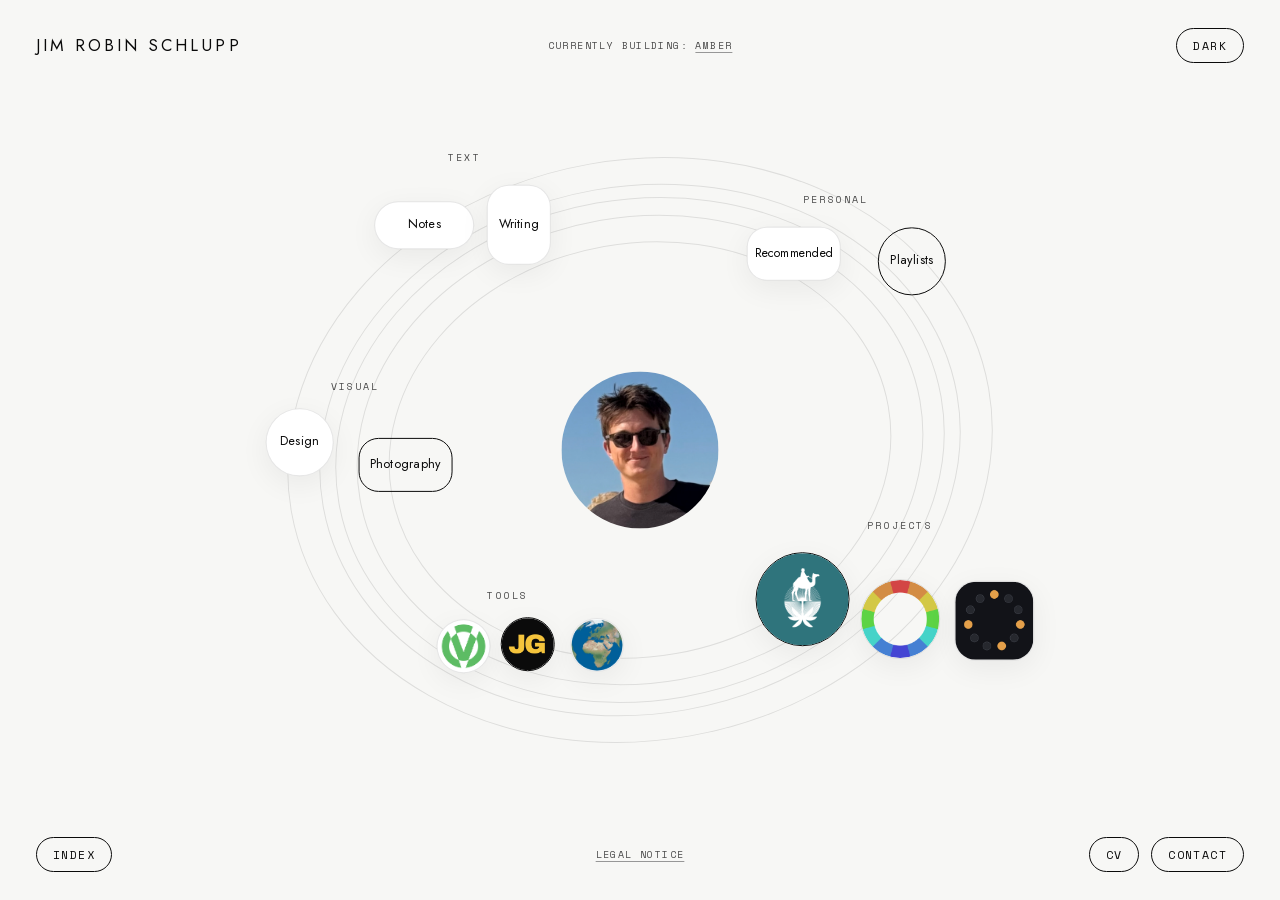
==== index.html @ db7aff31 "mirror build from 6a94de0 (2026-09-04)" ====
<!doctype html>
<html lang="en">
  <head>
    <meta charset="UTF-8" />
    <!-- Favicon: a plain disc. The chrome orb has too much detail to survive a
         16px tab, so the tab wears the simplest possible mark. Inline as a data
         URI so no cached /favicon.png can win over it. The dark disc here is
         the no-JS fallback; the script below repaints it to suit the tab bar.
         The home-screen icon stays the orb: at 180px the detail reads fine. -->
    <link rel="icon" type="image/svg+xml" href="data:image/svg+xml,%3Csvg%20xmlns='http://www.w3.org/2000/svg'%20viewBox='0%200%2032%2032'%3E%3Ccircle%20cx='16'%20cy='16'%20r='15'%20fill='%230a0a0a'/%3E%3C/svg%3E" />
    <script>
      /* Flip the disc dark-on-light / light-on-dark so it never vanishes into
         the tab bar.

         Two deliberate choices here. First, we swap the link's href rather than
         putting a `prefers-color-scheme` media query inside the SVG: browsers
         honour CSS *within* a favicon inconsistently, while "here is a
         different icon now" is understood everywhere. Second, it keys off the
         OS query and NOT the site's own light/dark toggle (data-theme). The
         favicon lives in the browser's chrome, which follows the OS, so a
         visitor reading the site in light mode on a dark-themed Mac still
         needs the pale disc. The two are genuinely independent. */
      (function () {
        try {
          var q = window.matchMedia("(prefers-color-scheme: dark)");
          var current = null;
          var paint = function () {
            /* the site's own two background tones, used inverted (index.css) */
            var fill = q.matches ? "%23f7f7f5" : "%230a0a0a";
            if (fill === current) return;
            current = fill;
            var old = document.querySelector('link[rel="icon"]');
            var next = document.createElement("link");
            next.rel = "icon";
            next.type = "image/svg+xml";
            next.href =
              "data:image/svg+xml,%3Csvg%20xmlns='http://www.w3.org/2000/svg'" +
              "%20viewBox='0%200%2032%2032'%3E%3Ccircle%20cx='16'%20cy='16'" +
              "%20r='15'%20fill='" + fill + "'/%3E%3C/svg%3E";
            /* replacing the element, not just its href: some browsers ignore an
               in-place href change and keep painting the old icon */
            if (old) old.remove();
            document.head.appendChild(next);
          };
          paint();
          q.addEventListener("change", paint);
          /* Belt and braces. A theme flip usually happens while this tab sits
             in the background (macOS switches at sunset), and the change event
             above is the one part of this that some browsers deliver late or
             not at all. Re-checking on every visibility change and on a
             back/forward restore costs nothing when the answer is unchanged
             (see the `current` guard), and catches up the moment someone looks
             at the tab. Deliberately not gated on document.hidden: repainting
             on the way out is harmless, and one less thing to be wrong about. */
          document.addEventListener("visibilitychange", paint);
          window.addEventListener("pageshow", paint);
        } catch (e) {}
      })();
    </script>
    <link rel="apple-touch-icon" sizes="180x180" href="/apple-touch-icon.png" />
    <!-- viewport-fit=cover lets the page extend into the iPhone's status-bar /
         Dynamic Island region (and behind the home indicator), like NYT or HN:
         content scrolls up behind the clock instead of stopping in a hard line
         below it. Everything pinned near the screen edges compensates with
         env(safe-area-inset-*), which stays 0 on devices without such zones. -->
    <meta name="viewport" content="width=device-width, initial-scale=1.0, viewport-fit=cover" />
    <meta name="description" content="Jim Robin Schlupp — portfolio of personal and professional projects." />

    <!-- Social share card (Open Graph + Twitter). Absolute URLs on purpose:
         scrapers don't resolve relative paths. /api/og serves the LIGHT card
         (public/og-light.png) while the sun is up in Zürich and the DARK one
         (public/og.png) at night — Apple's auto-appearance rhythm. Both are
         drawn by scripts/og-design.html. -->
    <!-- The homepage answers on three URLs with identical content: with www,
         without it, and as /index.html. With no canonical, Google reported it
         as "Duplicate without user-selected canonical" and picked one itself.
         Search Console flagged it on 8 August 2026. -->
    <link rel="canonical" href="https://jimrobinschlupp.com/" />

    <meta property="og:type" content="website" />
    <meta property="og:url" content="https://jimrobinschlupp.com/" />
    <meta property="og:site_name" content="Jim Robin Schlupp" />
    <meta property="og:title" content="Jim Robin Schlupp" />
    <meta property="og:description" content="Portfolio of personal and professional projects" />
    <meta property="og:image" content="https://jimrobinschlupp.com/api/og" />
    <meta property="og:image:width" content="1200" />
    <meta property="og:image:height" content="630" />
    <meta property="og:image:alt" content="Jim Robin Schlupp — orbit-style portfolio card" />
    <meta name="twitter:card" content="summary_large_image" />
    <meta name="twitter:title" content="Jim Robin Schlupp" />
    <meta name="twitter:description" content="Portfolio of personal and professional projects" />
    <meta name="twitter:image" content="https://jimrobinschlupp.com/api/og" />
    <!-- Colors the mobile browser chrome (the iOS status-bar strip behind the
         time/battery) to match the page background. Kept in sync with --bg in
         index.css (#f7f7f5 light / #0a0a0a dark); the inline script below sets
         it — and data-theme — before first paint so there's no light flash,
         and useTheme.tsx updates it on toggle. -->
    <meta name="theme-color" content="#f7f7f5" />
    <script>
      (function () {
        try {
          var saved = localStorage.getItem("theme");
          var dark = saved
            ? saved === "dark"
            : window.matchMedia("(prefers-color-scheme: dark)").matches;
          document.documentElement.setAttribute("data-theme", dark ? "dark" : "light");
          var m = document.querySelector('meta[name="theme-color"]');
          if (m) m.setAttribute("content", dark ? "#0a0a0a" : "#f7f7f5");
        } catch (e) {}
      })();
    </script>
    <title>Jim Robin Schlupp</title>
    <!-- Fonts are self-hosted (see @font-face in src/index.css + public/fonts/),
         so there is no request to Google here. Preload the two most-used faces
         — Jost (variable, latin) and Space Mono, latin — so first paint isn't
         held on them. The one Jost VF file covers every weight the site uses. -->
    <link
      rel="preload"
      href="/fonts/Jost-VF-latin.woff2"
      as="font"
      type="font/woff2"
      crossorigin
    />
    <link
      rel="preload"
      href="/fonts/SpaceMono-400-latin.woff2"
      as="font"
      type="font/woff2"
      crossorigin
    />
    <script type="module" crossorigin src="/assets/index-CgkZehYD.js"></script>
    <link rel="stylesheet" crossorigin href="/assets/index-F4BQugz7.css">
  </head>
  <body>
    <!-- data-nosnippet: Google may not quote the page body in search result
         snippets, so the snippet is the meta description above and nothing
         else. Without this, Google padded the (short) description with text
         scraped from the page: the orbit labels ran together into "Jim's Gym
         Visual DesignPhotography Text NotesWriting Personal...". Spotted in
         the live result on 10 August 2026. -->
    <div id="root" data-nosnippet></div>
    <!-- TEMPORARY safe-area debug overlay, visible only with ?sa=1 in the URL
         (e.g. jimrobinschlupp.com/?sa=1#oasis). Draws where iOS thinks the
         safe zone and the layout viewport start, plus live numbers, so the
         status-bar behaviour can be diagnosed from a phone screenshot.
         Remove once the Dynamic Island cutoff is settled. -->
    <script>
      (function () {
        var q = window.location.search;
        // ?bare=1 — diagnostic "maximum Hacker News likeness" mode: remove
        // every fixed/sticky element and the viewport-fit declaration, so the
        // page is a plain scrolling document with nothing at the top edge.
        // Decides whether ANY of our structure blocks Safari's native
        // behind-the-clock treatment.
        if (q.indexOf("bare=1") !== -1) {
          var st = document.createElement("style");
          st.textContent =
            ".zoom__close,.wordmark-anchor,.oa-toggles,.cs-toggles," +
            ".zoom__topfade,.page-zoom__planet{display:none!important}";
          document.head.appendChild(st);
          var vp = document.querySelector('meta[name="viewport"]');
          if (vp) vp.setAttribute("content", "width=device-width, initial-scale=1.0");
        }
        if (q.indexOf("sa=1") === -1) return;
        var Z = 2147483000;
        function el(css) {
          var d = document.createElement("div");
          d.style.cssText = "pointer-events:none;z-index:" + Z + ";" + css;
          document.body.appendChild(d);
          return d;
        }
        // probe: resolved env(safe-area-inset-top) in px, read via offsetHeight
        var probe = el(
          "position:fixed;top:0;left:0;width:1px;visibility:hidden;" +
            "height:env(safe-area-inset-top, 0px);"
        );
        // green band = the safe-area zone itself (invisible if inset is 0)
        el(
          "position:fixed;top:0;left:0;right:0;background:rgba(0,180,90,.35);" +
            "border-bottom:2px solid #00b45a;height:env(safe-area-inset-top, 0px);"
        );
        // red hairline = very top edge of the LAYOUT viewport
        el("position:fixed;top:0;left:0;right:0;height:2px;background:#e02020;");
        // blue hairline = very top of the DOCUMENT (only visible near scrollY 0)
        el("position:absolute;top:0;left:0;right:0;height:2px;background:#2060e0;");
        var out = el(
          "position:fixed;top:120px;left:12px;background:rgba(0,0,0,.82);" +
            "color:#fff;font:11px/1.5 monospace;padding:8px 10px;border-radius:6px;" +
            "white-space:pre;"
        );
        function upd() {
          var vv = window.visualViewport;
          out.textContent =
            "build:     2026-07-27a\n" +
            "sat(env):  " + probe.offsetHeight + "px\n" +
            "innerH:    " + window.innerHeight + "\n" +
            "clientH:   " + document.documentElement.clientHeight + "\n" +
            "vv.h/top:  " + (vv ? Math.round(vv.height) + " / " + Math.round(vv.offsetTop) : "n/a") + "\n" +
            "screenH:   " + window.screen.height + "\n" +
            "scrollY:   " + Math.round(window.scrollY);
        }
        upd();
        window.addEventListener("scroll", upd, { passive: true });
        window.addEventListener("resize", upd);
        setInterval(upd, 700);
      })();
    </script>
  </body>
</html>
---- assets/index-F4BQugz7.css ----
@font-face{font-family:Jost;font-style:normal;font-weight:100 900;font-display:swap;src:url(/fonts/Jost-VF-latin-ext.woff2)format("woff2");unicode-range:U+100-2BA,U+2BD-2C5,U+2C7-2CC,U+2CE-2D7,U+2DD-2FF,U+304,U+308,U+329,U+1D00-1DBF,U+1E00-1E9F,U+1EF2-1EFF,U+2020,U+20A0-20AB,U+20AD-20C0,U+2113,U+2C60-2C7F,U+A720-A7FF}@font-face{font-family:Jost;font-style:normal;font-weight:100 900;font-display:swap;src:url(/fonts/Jost-VF-latin.woff2)format("woff2");unicode-range:U+??,U+131,U+152-153,U+2BB-2BC,U+2C6,U+2DA,U+2DC,U+304,U+308,U+329,U+2000-206F,U+20AC,U+2122,U+2191,U+2193,U+2212,U+2215,U+FEFF,U+FFFD}@font-face{font-family:Space Mono;font-style:normal;font-weight:400;font-display:swap;src:url(/fonts/SpaceMono-400-latin-ext.woff2)format("woff2");unicode-range:U+100-2BA,U+2BD-2C5,U+2C7-2CC,U+2CE-2D7,U+2DD-2FF,U+304,U+308,U+329,U+1D00-1DBF,U+1E00-1E9F,U+1EF2-1EFF,U+2020,U+20A0-20AB,U+20AD-20C0,U+2113,U+2C60-2C7F,U+A720-A7FF}@font-face{font-family:Space Mono;font-style:normal;font-weight:400;font-display:swap;src:url(/fonts/SpaceMono-400-latin.woff2)format("woff2");unicode-range:U+??,U+131,U+152-153,U+2BB-2BC,U+2C6,U+2DA,U+2DC,U+304,U+308,U+329,U+2000-206F,U+20AC,U+2122,U+2191,U+2193,U+2212,U+2215,U+FEFF,U+FFFD}:root{--bg:#f7f7f5;--bg-elev:#fff;--ink:#0a0a0a;--ink-soft:#4a4a4a;--line:#1f1f1f;--line-faint:#0a0a0a1a;--font-display:"Jost", system-ui, sans-serif;--font-mono:"Space Mono", ui-monospace, monospace;--ease-organic:cubic-bezier(.4, 0, .2, 1);--safe-end:calc(100lvh - 100svh + env(safe-area-inset-bottom,0px));--lightningcss-light:initial;--lightningcss-dark: ;color-scheme:light}[data-theme=dark]{--bg:#0a0a0a;--bg-elev:#141414;--ink:#f2f2f0;--ink-soft:#9a9a9a;--line:#e8e8e8;--line-faint:#f2f2f01a;--lightningcss-light: ;--lightningcss-dark:initial;color-scheme:dark}*,:before,:after{box-sizing:border-box;margin:0;padding:0}html,body,#root{height:100%}body{background:var(--bg);color:var(--ink);font-family:var(--font-display);-webkit-font-smoothing:antialiased;transition:background .6s var(--ease-organic), color .6s var(--ease-organic);font-weight:300;overflow:hidden}button{color:inherit;cursor:pointer;background:0 0;border:none;font-family:inherit}.app-fault{text-align:center;background:var(--bg);color:var(--ink);flex-direction:column;justify-content:center;align-items:center;gap:24px;padding:24px;display:flex;position:fixed;inset:0}.app-fault__line{max-width:26ch;font-size:1.1rem;font-weight:300}@media (prefers-reduced-motion:reduce){*,:before,:after{transition-duration:.001ms!important;animation-duration:.001ms!important;animation-iteration-count:1!important}}.stage{place-items:center;display:grid;position:fixed;inset:0;overflow:hidden}.topbar{z-index:10;color:var(--ink);justify-content:space-between;align-items:center;padding:28px 36px;display:flex;position:fixed;top:0;left:0;right:0}.wordmark{--wm-track:.18em;font-family:var(--font-display);letter-spacing:0;text-transform:uppercase;white-space:nowrap;color:inherit;cursor:pointer;-webkit-tap-highlight-color:transparent;-webkit-user-select:none;user-select:none;-webkit-touch-callout:none;touch-action:manipulation;background:0 0;border:0;margin:0;padding:0;font-size:1.05rem;font-weight:400;line-height:1}.wordmark__cell{display:inline-block;position:relative}.wordmark__sizer{visibility:hidden;letter-spacing:var(--wm-track)}.wordmark__glyph{font-variation-settings:"wght" 400;transition:font-variation-settings .3s;position:absolute;top:0;left:0}@media (hover:hover){.wordmark:hover .wordmark__glyph{font-variation-settings:"wght" 600}}.wordmark:focus-visible .wordmark__glyph,.wordmark[data-held] .wordmark__glyph{font-variation-settings:"wght" 600}.wordmark[data-unlock] .wordmark__glyph{font-variation-settings:"wght" 800}.wordmark:focus-visible{outline-offset:6px;outline:1px solid}.wordmark:focus:not(:focus-visible){outline:none}.wordmark--ghost{visibility:hidden;pointer-events:none}.wordmark-anchor{z-index:62;transition:opacity .3s,color .3s;position:fixed;top:calc(45.5px - .525rem);left:36px}.wordmark-anchor--on-dark{color:#eceef4}.toggles{align-items:center;gap:12px;display:flex}.nowline{font-family:var(--font-mono);letter-spacing:.14em;text-transform:uppercase;color:var(--ink-soft);white-space:nowrap;font-size:.62rem;position:absolute;left:50%;transform:translate(-50%)}.nowline__link{font:inherit;letter-spacing:inherit;text-transform:inherit;color:inherit;text-decoration:underline;text-decoration-thickness:1px;-webkit-text-decoration-color:color-mix(in srgb, currentColor 55%, transparent);text-decoration-color:color-mix(in srgb, currentColor 55%, transparent);text-underline-offset:3px;transition:color .18s ease-out}.nowline__link:hover{color:var(--ink)}.pill-toggle{font-family:var(--font-mono);letter-spacing:.12em;text-transform:uppercase;will-change:opacity;border:1px solid;border-radius:999px;padding:8px 16px;font-size:.72rem;transition:opacity .18s ease-out}.pill-toggle:hover{opacity:.6}a.pill-toggle{color:inherit;text-decoration:none;display:inline-block}.bottombar{z-index:10;color:var(--ink);pointer-events:none;justify-content:space-between;align-items:center;padding:28px 36px;display:flex;position:fixed;bottom:0;left:0;right:0}.bottombar>*{pointer-events:auto}.footline{font-family:var(--font-mono);letter-spacing:.14em;text-transform:uppercase;color:var(--ink-soft);text-decoration:underline;text-decoration-thickness:1px;-webkit-text-decoration-color:color-mix(in srgb, currentColor 55%, transparent);text-decoration-color:color-mix(in srgb, currentColor 55%, transparent);text-underline-offset:3px;white-space:nowrap;font-size:.62rem;transition:color .18s ease-out;position:absolute;left:50%;transform:translate(-50%)}.footline:hover{color:var(--ink)}.system{width:0;height:0;position:relative}.rings{pointer-events:none;position:absolute;top:0;left:0;overflow:visible}.rings ellipse{fill:none;stroke:var(--line-faint);stroke-width:1px}.cluster__anchor{z-index:2;position:absolute;top:0;left:0}.cluster__zone{cursor:pointer;-webkit-tap-highlight-color:transparent;background:0 0;border:none;border-radius:999px;position:absolute;top:0;left:0}.cluster__name{white-space:nowrap;font-family:var(--font-mono);letter-spacing:.22em;text-transform:uppercase;color:var(--ink-soft);cursor:pointer;-webkit-tap-highlight-color:transparent;-webkit-user-select:none;user-select:none;-webkit-touch-callout:none;touch-action:manipulation;transition:color .4s var(--ease-organic), letter-spacing .4s var(--ease-organic);font-size:.62rem;position:absolute;top:0;left:0;transform:translate(-50%,-50%)}.cluster__name:focus{outline:none}.cluster__name:focus-visible{color:var(--ink);outline:none}.cluster__name:hover{color:var(--ink)}.cluster__name--focused{color:var(--ink);letter-spacing:.3em}.cluster__name--static{cursor:default;pointer-events:none}.deselect-catcher{z-index:1;position:fixed;inset:0}.back-hint{font-family:var(--font-mono);letter-spacing:.2em;text-transform:uppercase;color:var(--ink-soft);opacity:.7;pointer-events:none;z-index:40;font-size:.62rem;position:fixed;bottom:64px;left:50%;transform:translate(-50%)}.bubble{z-index:3;color:var(--ink);letter-spacing:.02em;text-align:center;transition:background .6s var(--ease-organic), border-color .3s, box-shadow .4s, color .6s var(--ease-organic);border:1px solid #0000;place-items:center;font-size:.7rem;font-weight:400;line-height:1.1;text-decoration:none;display:grid;position:absolute;top:0;left:0;box-shadow:0 8px 30px #0000000f}.bubble__label{padding:2px}.bubble--soft{background:var(--bg-elev);border-color:var(--line-faint)}@media (hover:hover){.bubble--soft:hover{border-color:var(--line);box-shadow:0 14px 44px #00000024}}.bubble--solid{background:var(--ink);color:var(--bg);border-color:var(--ink)}.bubble--outline{border-color:var(--ink);box-shadow:none;background:0 0}.bubble--media{background:var(--bg-elev)}.bubble__media{object-fit:cover;border-radius:inherit;width:100%;height:100%;display:block}.bubble__media--dark,.zoom__skin .bubble__media--dark,[data-theme=dark] .bubble__media--light,[data-theme=dark] .zoom__skin .bubble__media--light{display:none}[data-theme=dark] .bubble__media--dark,[data-theme=dark] .zoom__skin .bubble__media--dark{display:block}.bubble__dot{aspect-ratio:1;background:var(--ink);border-radius:50%;width:17%;display:block;position:absolute;top:50%;left:50%;transform:translate(-50%,-50%)}.bubble__ring{pointer-events:none;opacity:0;clip-path:inset(0 100% 0 0);transition:opacity .25s var(--ease-organic), clip-path .55s var(--ease-organic);z-index:4;position:absolute;top:50%;left:50%;overflow:visible;transform:translate(-50%,-50%)}@media (hover:hover){.bubble:hover .bubble__ring{opacity:1;clip-path:inset(0)}}.bubble--focused .bubble__ring{opacity:1;clip-path:inset(0)}@media (hover:none){.bubble__ring{opacity:1;clip-path:inset(0)}}.bubble.bubble--name-off .bubble__ring{opacity:0;clip-path:inset(0 100% 0 0);animation:none}.bubble.bubble--name-off .bubble__stack{opacity:0;clip-path:inset(0 0 100%)}.bubble--name-on .bubble__ring,.bubble--name-on .bubble__stack{opacity:1;clip-path:inset(0)}.bubble__ring text{fill:var(--ink);font-family:var(--font-mono);letter-spacing:.14em;text-transform:uppercase}.bubble--media[data-bubble-id=essay-time]{background:0 0}.bubble--locked .bubble__ring{opacity:1;clip-path:inset(0);animation:bubble-shake .5s var(--ease-organic) both;transition:none}@keyframes bubble-shake{0%,to{transform:translate(-50%,-50%)rotate(0)}20%{transform:translate(-53%,-50%)rotate(-3deg)}40%{transform:translate(-47%,-50%)rotate(3deg)}60%{transform:translate(-52%,-50%)rotate(-2deg)}80%{transform:translate(-48%,-50%)rotate(2deg)}}.essay-frame{background:#060609;border:0;width:100%;height:100%;display:block;position:absolute;inset:0}.trip-frame{background:var(--bg);border:0;width:100%;height:100%;display:block;position:absolute;inset:0}@media (width<=700px){.page-zoom:has(.trip-frame){height:100svh;min-height:0}}.page-zoom:has(.essay-frame) .page-zoom__planet{--planet-c:#060609}.page-zoom:has(.essay-frame) .zoom__close{--close-c:#060609;color:#9a9eaa}.page-zoom:has(.essay-frame) .zoom__close:hover{color:#eceef4}.page-zoom:has(.essay-frame) .zoom__topfade{--fade-c:#060609}.bubble__stack{white-space:nowrap;color:var(--ink);line-height:1.25;font-family:var(--font-mono);letter-spacing:.14em;text-transform:uppercase;pointer-events:none;opacity:0;clip-path:inset(0 0 100%);transition:opacity .25s var(--ease-organic), clip-path .55s var(--ease-organic);z-index:4;flex-direction:column;align-items:center;margin-top:7px;display:flex;position:absolute;top:100%;left:50%;transform:translate(-50%)}@media (hover:hover){.bubble:hover .bubble__stack{opacity:1;clip-path:inset(0)}}.bubble--focused .bubble__stack{opacity:1;clip-path:inset(0)}@media (hover:none){.bubble__stack{opacity:1;clip-path:inset(0)}}.center{pointer-events:none;perspective:700px;place-items:center;width:150px;height:150px;display:grid;position:absolute;top:0;left:0;transform:translate(-50%,-50%)}.center>*{grid-area:1/1}.center__disc{background:var(--ink);width:130px;height:130px;transition:background .6s var(--ease-organic);border-radius:50%}.center__face{font-family:var(--font-mono);letter-spacing:.08em;color:var(--bg);z-index:2;font-size:1.1rem}.center__hit{pointer-events:auto;cursor:pointer;z-index:3;-webkit-tap-highlight-color:transparent;background:0 0;border:none;border-radius:50%;width:100%;height:100%;padding:0}.center__photo{object-fit:cover;display:block}.center__photo--circle{border-radius:50%}.center__photo--square{border-radius:22%}.center__photo--sharp{border-radius:0}.center__photo--free{object-fit:contain;border-radius:0}.center__mono{background-color:var(--ink);transition:background-color .6s var(--ease-organic);display:block;-webkit-mask-position:50%;mask-position:50%;-webkit-mask-size:contain;mask-size:contain;-webkit-mask-repeat:no-repeat;mask-repeat:no-repeat}.zoom{z-index:50;position:fixed;inset:0}.zoom--editing{z-index:70}.zoom__planet{background:var(--bg);will-change:transform;border-radius:50%;position:fixed;top:50%;left:50%;overflow:hidden;box-shadow:0 40px 120px #00000047}.zoom__skin{border-radius:inherit;place-items:center;display:grid;position:absolute;inset:0;overflow:hidden}.zoom__skin img,.zoom__skin video{object-fit:cover;width:100%;height:100%}.zoom__content{place-items:center;padding:10vh 6vw;display:grid;position:fixed;inset:0;overflow-y:auto}.zoom__inner{width:min(820px,100%);min-width:0}.zoom__close{z-index:2;width:44px;height:44px;font-family:var(--font-mono);color:var(--ink);border:1px solid;place-items:center;padding:0 0 3px;font-size:1.35rem;line-height:1;transition:opacity .18s ease-out;display:grid;position:fixed;top:24px;right:22px}.zoom__close:hover{opacity:.6}.zoom__close{border-radius:999px}.zoom__close:before{content:"";z-index:-1;border-radius:inherit;background:color-mix(in srgb, var(--close-c,var(--bg)) 80%, transparent);-webkit-backdrop-filter:blur(9px);backdrop-filter:blur(9px);transition:opacity .2s ease-out;position:absolute;inset:0}@media (width>=701px){.zoom__close--bare:before{opacity:0}}.overlay__year{font-family:var(--font-mono);letter-spacing:.2em;color:var(--ink-soft);font-size:.7rem}.overlay__title{margin:10px 0 6px;font-size:clamp(2.2rem,6vw,4rem);font-weight:400;line-height:1.02}.overlay__tagline{color:var(--ink-soft);margin-bottom:32px;font-size:1.05rem}.overlay__media{aspect-ratio:16/9;border:1px dashed var(--line-faint);width:100%;font-family:var(--font-mono);letter-spacing:.2em;text-transform:uppercase;color:var(--ink-soft);border-radius:10px;place-items:center;margin:8px 0 32px;font-size:.7rem;display:grid}.overlay__blurb{max-width:62ch;color:var(--ink);margin-bottom:32px;font-size:1.05rem;line-height:1.7}.overlay__link{font-family:var(--font-mono);letter-spacing:.1em;text-transform:uppercase;color:var(--ink);border-bottom:1px solid var(--ink);will-change:opacity;padding-bottom:3px;font-size:.8rem;text-decoration:none;transition:opacity .18s ease-out;display:inline-block}.overlay__link:hover{opacity:.6}.overlay__media--filled{border:none;overflow:hidden}.overlay__media--filled img,.overlay__media--filled video{object-fit:cover;border-radius:10px;width:100%;height:100%}.overlay__blurb p{margin-bottom:1.1em}.zoom__inner--wall{width:min(1020px,100%)}.zoom__inner--feed{width:min(640px,100%)}.zoom__inner--showcase{width:min(900px,100%)}.zoom__inner--recs{width:min(880px,100%)}.zoom__inner--gallery{width:min(1020px,100%)}.zoom__inner--playlists{width:min(940px,100%)}.zoom__inner--mosaic{width:min(960px,100%)}.zoom__editbadge{z-index:2;font-family:var(--font-mono);letter-spacing:.18em;text-transform:uppercase;color:var(--ink-soft);font-size:.62rem;position:fixed;top:30px;left:22px}.iedit{z-index:75;background:var(--bg-elev);border:1px solid var(--line-faint);border-radius:999px;align-items:center;gap:14px;max-width:calc(100vw - 32px);padding:8px 10px 8px 18px;display:flex;position:fixed;bottom:22px;left:50%;transform:translate(-50%);box-shadow:0 12px 36px #0000002e}.iedit__label{font-family:var(--font-mono);letter-spacing:.1em;text-transform:uppercase;color:var(--ink-soft);white-space:nowrap;text-overflow:ellipsis;font-size:.66rem;overflow:hidden}.iedit__publish{flex:none}.iedit__done{font-family:var(--font-mono);letter-spacing:.1em;text-transform:uppercase;color:var(--ink-soft);cursor:pointer;background:0 0;border:none;flex:none;font-size:.66rem;transition:color .18s ease-out}.iedit__done:hover{color:var(--ink)}.einput{font:inherit;letter-spacing:inherit;color:inherit;border:none;border-bottom:1px dashed var(--line-faint);resize:none;background:0 0;border-radius:0;width:100%;padding:0;overflow:hidden}.einput:hover{border-bottom-color:var(--ink-soft)}.einput:focus{border-bottom-color:var(--ink);outline:none}.einput::placeholder{color:var(--ink-soft);opacity:.55}.ewrap{display:block}.einput--meta{font-family:var(--font-mono);color:var(--ink-soft);width:auto;min-width:200px;font-size:.75rem}.elabel{margin:22px 0;display:block}.elabel>span{font-family:var(--font-mono);letter-spacing:.18em;text-transform:uppercase;color:var(--ink-soft);margin-bottom:6px;font-size:.62rem;display:block}.erow{align-items:center;gap:14px;margin:10px 0 22px;display:flex}.eaction{font-family:var(--font-mono);letter-spacing:.12em;text-transform:uppercase;color:var(--ink-soft);border:1px dashed var(--line-faint);cursor:pointer;border-radius:999px;padding:6px 14px;font-size:.68rem;transition:color .18s ease-out,border-color .18s ease-out;display:inline-block}.eaction:hover{color:var(--ink);border-color:var(--ink-soft)}.eaction--danger:hover{color:#b03030;border-color:#b03030}.pw{grid-template-columns:repeat(auto-fill,minmax(270px,1fr));gap:20px;margin-top:6px;display:grid}.pw__card{text-align:left;background:var(--bg-elev);border:1px solid var(--line-faint);cursor:pointer;border-radius:4px;flex-direction:column;gap:12px;padding:22px;transition:border-color .18s ease-out;display:flex;position:relative}.pw__card:hover{border-color:var(--ink)}.pw__frame{aspect-ratio:1;border-radius:3px;width:100%;overflow:hidden}.pw__img{object-fit:cover;width:100%;height:100%;display:block}.crop{flex-direction:column;gap:8px;max-width:260px;display:flex}.crop__box{aspect-ratio:1;border:1px solid var(--line-faint);cursor:grab;touch-action:none;border-radius:3px;width:100%;overflow:hidden}.crop__box--drag{cursor:grabbing}.crop__box:focus-visible{outline:2px solid var(--ink);outline-offset:2px}.crop__img{object-fit:cover;-webkit-user-select:none;user-select:none;-webkit-user-drag:none;width:100%;height:100%;display:block}.crop__controls{align-items:center;gap:10px;display:flex}.crop__zoom{font-family:var(--font-mono);letter-spacing:.14em;text-transform:uppercase;color:var(--ink-soft);flex:1;align-items:center;gap:6px;font-size:.62rem;display:flex}.crop__zoom input{flex:1;min-width:0}.crop__hint{color:var(--ink-soft);margin:0;font-size:.72rem}.pw__date{font-family:var(--font-mono);letter-spacing:.18em;text-transform:uppercase;color:var(--ink-soft);font-size:.62rem}.pw__title{font-size:1.3rem;font-weight:400;line-height:1.15}.pw__excerpt{color:var(--ink-soft);font-size:.92rem;line-height:1.55}.pw__excerpt p{-webkit-line-clamp:3;-webkit-box-orient:vertical;display:-webkit-box;overflow:hidden}.pw__card:hover .pw__title{text-underline-offset:3px;text-decoration:underline;text-decoration-thickness:1px}.pw__add{border:1px dashed var(--line-faint);min-height:150px;font-family:var(--font-mono);letter-spacing:.1em;color:var(--ink-soft);border-radius:14px;place-items:center;font-size:.75rem;transition:color .18s ease-out,border-color .18s ease-out;display:grid}.pw__add:hover{color:var(--ink);border-color:var(--ink-soft)}.pw__del{font-family:var(--font-mono);color:var(--ink-soft);z-index:1;padding:4px;font-size:.8rem;position:absolute;top:10px;right:12px}.pw__del:hover{color:#b03030}.art__back{font-family:var(--font-mono);letter-spacing:.1em;color:var(--ink-soft);margin-bottom:30px;font-size:.72rem;transition:color .18s ease-out;display:inline-block}.art__back:hover{color:var(--ink)}.art{max-width:680px;margin:0 auto}.art__cover{margin:4px 0 26px}.art__frame{aspect-ratio:3/2;border-radius:12px;width:100%;overflow:hidden}.art__img{object-fit:cover;width:100%;height:100%;display:block}.art__credit{font-family:var(--font-mono);letter-spacing:.02em;color:var(--ink-soft);margin-top:10px;font-size:.74rem;line-height:1.5}.art__body{font-size:1.18rem;line-height:1.75}.art__body p{margin-bottom:1.2em}.art__kicker{font-family:var(--font-mono);letter-spacing:.18em;text-transform:uppercase;color:var(--ink-soft);margin:34px 0 14px;font-size:.72rem}.art__lead{color:var(--ink-soft);border-bottom:1px solid var(--line-faint);margin-bottom:1.6em;padding-bottom:1.4em;font-size:1.22rem;font-style:italic;line-height:1.7}.art__figure{margin:30px 0}.art__figimg{border-radius:8px;width:100%;display:block}.art__figcap{font-family:var(--font-mono);letter-spacing:.02em;color:var(--ink-soft);margin-top:8px;font-size:.74rem;line-height:1.5}.art__h2,.art__h3{letter-spacing:-.01em;font-weight:500;line-height:1.25}.art__h2{margin:1.9em 0 .5em;font-size:1.5rem}.art__h3{color:var(--ink-soft);margin:1.5em 0 .4em;font-size:1.12rem}.art__body>.art__h2:first-child,.art__body>.art__h3:first-child{margin-top:0}.art__tablewrap{margin:1.6em 0;overflow-x:auto}.art__table{border-collapse:collapse;width:100%;font-size:.92rem;line-height:1.45}.art__table th{text-align:left;color:var(--ink-soft);border-bottom:1px solid var(--line-faint);vertical-align:bottom;padding:0 12px 8px 0;font-weight:500}.art__table td{border-bottom:1px solid var(--line-faint);vertical-align:top;padding:5px 12px 5px 0}.art__table th:not(:first-child),.art__table td:not(:first-child){text-align:right;font-variant-numeric:tabular-nums}.art__table-break td{border-bottom:none;padding:9px 0 0}.art__ref{margin-left:1px;font-size:.7em;line-height:0}.art__ref a{color:var(--ink-soft);font-family:var(--font-mono);padding:0 1px;scroll-margin-top:40vh;transition:color .18s ease-out}.art__ref a:hover,.art__ref a:focus-visible{color:var(--ink)}.art__notes{border-top:1px solid var(--line-faint);color:var(--ink-soft);margin:48px 0 8px;padding:28px 0 0 1.4em;font-size:.92rem;line-height:1.55;list-style:decimal}.art__note{margin-bottom:.7em;padding-left:.2em;scroll-margin-top:38vh}.art__note::marker{font-family:var(--font-mono);color:var(--ink-soft);font-size:.85em}.art__note-back{color:var(--ink-soft);opacity:.65;margin-left:4px;text-decoration:none;transition:opacity .18s ease-out,color .18s ease-out}.art__note-back:hover{opacity:1;color:var(--ink)}.art__hint{color:var(--ink-soft);opacity:.8;margin-top:14px;font-size:.78rem;line-height:1.5}.art__hint code{font-family:var(--font-mono);font-size:.92em}.feed__addnote{margin:4px 0 14px}.feed__note{border-bottom:1px solid var(--line-faint);padding:24px 0}.feed__note:last-of-type{border-bottom:none}.feed__meta{justify-content:space-between;align-items:baseline;gap:12px;display:flex}.feed__time{font-family:var(--font-mono);letter-spacing:.18em;text-transform:uppercase;color:var(--ink-soft);font-size:.62rem}.feed__body{margin-top:10px;font-size:1.02rem;line-height:1.65}.feed__body p{margin-bottom:.9em}.feed__body p:last-child{margin-bottom:0}.recs__add{margin:4px 0 18px}.rec__filters{flex-wrap:wrap;gap:8px;margin:2px 0 18px;display:flex}.rec__chip{font-family:var(--font-mono);letter-spacing:.16em;text-transform:uppercase;color:var(--ink);border:1px solid var(--line);cursor:pointer;background:0 0;border-radius:999px;padding:4px 11px;font-size:.6rem;transition:border-color .16s ease-out,background .16s ease-out,color .16s ease-out}.rec__chip:hover{border-color:var(--ink-soft)}.rec__chip.is-on{background:var(--ink);color:var(--bg);border-color:var(--ink)}.recs__grid{grid-template-columns:repeat(auto-fill,minmax(300px,1fr));gap:20px;margin-top:6px;display:grid}.rec{text-align:left;background:var(--bg-elev);border:1px solid var(--line-faint);border-radius:4px;flex-direction:column;gap:12px;padding:22px;transition:border-color .18s ease-out;display:flex;position:relative}.rec:hover{border-color:var(--ink)}.rec__cover-wrap{width:100%;position:relative}.rec__cover{aspect-ratio:1;object-fit:cover;border-radius:3px;width:100%;display:block}.rec--video .rec__cover,.rec--ytplaylist .rec__cover,.rec--website .rec__cover{aspect-ratio:16/9}.rec--website .rec__cover{object-position:top}.rec--music .rec__cover,.rec--playlist .rec__cover,.rec--podcast .rec__cover,.rec--app .rec__cover{aspect-ratio:1}.rec--app .rec__cover-wrap{width:50%}.rec--app .rec__cover{border-radius:22%}.rec--book .rec__cover{aspect-ratio:2/3}.rec--photography .rec__cover,.rec--article .rec__cover,.rec--other .rec__cover{aspect-ratio:4/3}.rec__play{pointer-events:none;opacity:.9;justify-content:center;align-items:center;transition:opacity .18s ease-out,transform .18s ease-out;display:flex;position:absolute;inset:0}.rec:hover .rec__play{opacity:1;transform:scale(1.06)}.rec__plist{background:var(--bg);color:var(--ink);opacity:.9;pointer-events:none;border-radius:6px;justify-content:center;align-items:center;padding:4px 6px;display:flex;position:absolute;bottom:8px;right:8px}.rec__meta{justify-content:space-between;align-items:baseline;gap:10px;display:flex}.rec__date{font-family:var(--font-mono);letter-spacing:.12em;text-transform:uppercase;color:var(--ink-soft);font-size:.6rem}.rec__title{font-size:1.2rem;font-weight:400;line-height:1.2}.rec--text{padding:24px 22px 26px}.rec--text .rec__title{letter-spacing:-.01em;font-size:1.5rem;line-height:1.18}.rec__note{color:var(--ink-soft);font-size:.9rem;line-height:1.55}.rec--link{cursor:pointer}.rec__hit{z-index:2;border-radius:inherit;position:absolute;inset:0}.rec--link:hover .rec__title{text-underline-offset:3px;text-decoration:underline;text-decoration-thickness:1px}.rec__kindpick{font-family:var(--font-mono);letter-spacing:.14em;text-transform:uppercase;color:var(--ink);border:1px dashed var(--line-faint);cursor:pointer;background:0 0;border-radius:999px;padding:3px 8px;font-size:.6rem}.rec__kindpick:hover{border-color:var(--ink-soft)}.rec__edit{margin-top:auto}.rec__edit .elabel{margin:6px 0}.rec__editrow{align-items:center;gap:10px;display:flex}.rec__shoterr{color:var(--danger,#d66);margin:8px 0 0;font-size:.72rem;line-height:1.4}.playlists__add{margin:4px 0 18px}.playlists .overlay__head{margin-bottom:52px}.playlists .overlay__tagline{margin-bottom:0}.playlists__grid{grid-template-columns:repeat(2,minmax(0,1fr));align-items:start;gap:24px;margin-top:6px;display:grid}.pl{text-align:left;flex-direction:column;gap:12px;display:flex;position:relative}.pl--edit{background:var(--bg-elev);border:1px solid var(--line-faint);border-radius:4px;padding:22px;transition:border-color .18s ease-out}.pl--edit:hover{border-color:var(--ink)}.pl__stage{width:100%;position:relative}.pl__stage--list{height:420px}.pl__stage--video{aspect-ratio:16/9}.pl__frame{border:0;border-radius:12px;width:100%;height:100%;display:block;position:absolute;inset:0}.pl__poster{z-index:1;width:100%;height:100%;color:var(--ink);background:var(--bg);border:1px solid var(--line-faint);cursor:pointer;border-radius:12px;padding:0;transition:border-color .18s ease-out,opacity .4s ease-out;display:block;position:absolute;inset:0;overflow:hidden}.pl__poster:hover:not(:disabled){border-color:var(--ink)}.pl__poster:disabled{cursor:default;opacity:.55}.pl__poster.is-opening{cursor:default}.pl__poster.is-opening .pl__glyph{animation:1.3s ease-in-out infinite pl-waiting}@keyframes pl-waiting{0%,to{opacity:1}50%{opacity:.45}}.pl__poster.is-gone{opacity:0;pointer-events:none}@media (prefers-reduced-motion:reduce){.pl__poster{transition:border-color .18s ease-out}.pl__poster.is-opening .pl__glyph{opacity:.55;animation:none}}.pl__art{object-fit:cover;width:100%;height:100%;position:absolute;inset:0}.pl__sheen{opacity:0;background:linear-gradient(#0000001f 0%,#0006 58%,#000000bd 100%);transition:opacity .24s ease-out;position:absolute;inset:0}.pl__poster--art .pl__sheen{opacity:1}.pl__front{text-align:center;flex-direction:column;justify-content:center;align-items:center;gap:14px;padding:26px 26px 28px;display:flex;position:absolute;inset:0}.pl__front--art{text-align:left;color:#fff;justify-content:flex-end;align-items:flex-start}.pl__front--art .pl__glyph{position:absolute;top:50%;left:50%;transform:translate(-50%,-50%)}.pl__glyph{line-height:0;display:block}.pl__postertitle{letter-spacing:-.01em;text-wrap:balance;font-size:1.35rem;line-height:1.15}.pl__front--art .pl__postertitle{text-shadow:0 1px 14px #0000008c;font-size:1.5rem}.pl__poster:hover:not(:disabled) .pl__postertitle{text-underline-offset:3px;text-decoration:underline;text-decoration-thickness:1px}.pl__cta{font-family:var(--font-mono);letter-spacing:.18em;text-transform:uppercase;font-size:.6rem}.pl__cta--off{color:var(--ink-soft)}.pl__poster--art .pl__cta{opacity:.75;text-shadow:0 1px 10px #0009}.pl__meta{justify-content:space-between;align-items:center;gap:10px;display:flex}.pl__tag,.pl__date{font-family:var(--font-mono);letter-spacing:.16em;text-transform:uppercase;color:var(--ink-soft);font-size:.6rem}.pl__tag{color:var(--ink);border:1px solid var(--line-faint);border-radius:999px;padding:4px 11px}.pl__title{letter-spacing:-.01em;margin:0;font-size:1.5rem;line-height:1.18}.pl__note{color:var(--ink-soft);font-size:.9rem;line-height:1.55}.pl__edit{margin-top:6px}.pl__edit .elabel{margin:6px 0}.pl__editrow{flex-wrap:wrap;align-items:center;gap:10px;display:flex}.pl__warn{color:var(--ink-soft);margin:8px 0 0;font-size:.72rem;line-height:1.45}.pl__warn code{font-family:var(--font-mono);font-size:.9em}@media (width<=560px){.playlists__grid{grid-template-columns:1fr;gap:20px}.pl__stage--list{height:380px}}.gallery__add{margin:4px 0 22px}.gallery .overlay__head{margin-bottom:46px}.gallery .overlay__tagline{margin-bottom:0}.gal{border-top:1px solid var(--line-faint);padding:26px 0}.gal:first-of-type{border-top:none;padding-top:0}.gal__head{flex-wrap:wrap;justify-content:space-between;align-items:baseline;gap:16px;display:flex}.gal__title{font-size:1.4rem;font-weight:400;line-height:1.15}.gal__link{font-family:var(--font-mono);letter-spacing:.08em;color:var(--ink);border-bottom:1px solid var(--ink);flex:none;font-size:.72rem;transition:opacity .18s ease-out}.gal__link:hover{opacity:.6}.gal__caption{color:var(--ink-soft);max-width:62ch;margin:8px 0 18px;font-size:.98rem;line-height:1.6}.gal__grid{grid-template-columns:repeat(4,1fr);gap:10px;display:grid}@media (width<=720px){.gal__grid{grid-template-columns:repeat(3,1fr)}}@media (width<=480px){.gal__grid{grid-template-columns:repeat(2,1fr)}}.gal__fit{font-family:var(--font-mono);letter-spacing:.12em;text-transform:uppercase;flex-wrap:wrap;align-items:center;gap:8px;margin:0 0 18px;font-size:.6rem;display:flex}.gal__fit__label{color:var(--ink-soft)}.gal__fit__opt{font:inherit;letter-spacing:inherit;text-transform:inherit;color:var(--ink-soft);border:1px dashed var(--line-faint);cursor:pointer;background:0 0;border-radius:999px;padding:5px 12px;transition:color .18s ease-out,border-color .18s ease-out,background .18s ease-out}.gal__fit__opt:hover{color:var(--ink);border-color:var(--ink-soft)}.gal__fit__opt.is-on{color:var(--bg);background:var(--ink);border-color:var(--ink)}.gal__rows{flex-direction:column;gap:6px;display:flex}.gal__row{gap:6px;display:flex}.gal__item--m{aspect-ratio:auto;border-radius:0;flex:none}.gal__addphotos--m{aspect-ratio:auto;border-radius:0;flex:none;width:220px;height:200px}.gal__item{aspect-ratio:4/5;background:var(--bg-elev);position:relative;overflow:hidden}.gal__open{cursor:zoom-in;background:0 0;border:none;width:100%;height:100%;padding:0;display:block}.gal__item img{object-fit:cover;opacity:0;width:100%;height:100%;transition:opacity .55s ease-out, transform .6s var(--ease-organic);display:block;transform:scale(1.04)}.gal__item img.is-loaded{opacity:1;transform:none}.gal__open:hover img.is-loaded{transform:scale(1.04)}@media (prefers-reduced-motion:reduce){.gal__item img{transition:opacity .3s linear;transform:none}}.gal__multi{z-index:2;color:#fff;filter:drop-shadow(0 1px 2px #00000040)drop-shadow(0 2px 12px #00000052);pointer-events:none;place-items:center;display:grid;position:absolute;top:10px;right:10px}.gal__cars{flex-direction:column;gap:14px;display:flex}.gal__car{border:1px solid var(--line-faint);background:var(--bg-elev);border-radius:6px;padding:10px}.gal__car__strip{flex-wrap:wrap;align-items:center;gap:8px;display:flex}.gal__grip{width:22px;color:var(--ink-soft);cursor:grab;background:0 0;border:none;border-radius:3px;flex:none;align-self:stretch;padding:0;font-size:1rem;line-height:1;transition:color .15s ease-out,background .15s ease-out}.gal__grip:hover{color:var(--ink);background:color-mix(in srgb, var(--ink) 8%, transparent)}.gal__grip:active{cursor:grabbing}.gal__car__photo{cursor:grab;flex:none;width:92px;height:92px;position:relative}.gal__car__photo:active{cursor:grabbing}.gal__car__photo img{object-fit:cover;pointer-events:none;border-radius:3px;width:100%;height:100%;display:block}.gal__car__add{border:1px dashed var(--line-faint);text-align:center;width:92px;height:92px;font-family:var(--font-mono);letter-spacing:.06em;color:var(--ink-soft);cursor:pointer;border-radius:3px;flex:none;place-items:center;font-size:.62rem;transition:color .18s ease-out,border-color .18s ease-out;display:grid}.gal__car__add:hover{color:var(--ink);border-color:var(--ink-soft)}.gal__car__foot{align-items:center;gap:12px;margin-top:8px;display:flex}.gal__car__count{font-family:var(--font-mono);letter-spacing:.08em;text-transform:uppercase;color:var(--ink-soft);white-space:nowrap;font-size:.6rem}.gal__car__cap{flex:auto;min-width:80px}.gal__car__del,.gal__car__full{flex:none}.gal__car__full.is-on{color:var(--bg);background:var(--ink);border-color:var(--ink)}.gal__addcar{align-self:flex-start}.gal__addphotos{aspect-ratio:4/5;border:1px dashed var(--line-faint);text-align:center;font-family:var(--font-mono);letter-spacing:.08em;color:var(--ink-soft);cursor:pointer;place-items:center;font-size:.72rem;transition:color .18s ease-out,border-color .18s ease-out;display:grid}.gal__addphotos:hover{color:var(--ink);border-color:var(--ink-soft)}.gal__edit{margin-top:14px}html[data-photo=open]{--photo-shell:#161615;background:var(--photo-shell)}html[data-theme=dark][data-photo=open]{--photo-shell:#080808}.lb{z-index:90;justify-content:center;align-items:center;padding:clamp(16px,4vw,48px);display:flex;position:fixed;inset:0}.lb__backdrop{-webkit-backdrop-filter:blur(4px);backdrop-filter:blur(4px);background:#080808f0;position:absolute;inset:0}.lb__stage{z-index:1;flex-direction:column;align-items:center;gap:16px;max-width:100%;display:flex;position:relative}.lb__frame{touch-action:pan-y;justify-content:center;align-items:center;display:flex;position:relative}.lb__img{object-fit:contain;border-radius:4px;max-width:min(1100px,92vw);max-height:74vh;box-shadow:0 20px 60px #00000080}.lb__dots{z-index:2;-webkit-backdrop-filter:blur(2px);backdrop-filter:blur(2px);background:#0000006b;border-radius:999px;align-items:center;gap:7px;padding:7px 10px;display:flex;position:absolute;bottom:12px;left:50%;transform:translate(-50%)}.lb__dot{cursor:pointer;background:#ffffff73;border:none;border-radius:50%;width:7px;height:7px;padding:0;transition:background .18s ease-out,transform .18s ease-out}.lb__dot.is-on{background:#fff;transform:scale(1.25)}.lb__bar{color:#fff;text-align:center;justify-content:space-between;align-items:center;gap:16px;max-width:min(1100px,92vw);transition:width .22s ease-out;display:flex}.lb__label{text-align:center;flex:1;min-width:0}.lb__caption{opacity:.92;font-size:.9rem;line-height:1.4}.lb__count{font-family:var(--font-mono);letter-spacing:.14em;opacity:.7;white-space:nowrap;margin-left:12px;font-size:.72rem}.lb__close{z-index:3;font-family:var(--font-mono);color:#ffffffd1;cursor:pointer;background:0 0;border:none;padding:12px;font-size:1.75rem;line-height:1;transition:color .18s ease-out;position:fixed;top:20px;right:22px}.lb__close:hover{color:#fff}.zoom:has(.lb) .zoom__close{display:none}.lb__nav{z-index:2;color:#fff;cursor:pointer;opacity:.85;background:#00000059;border:1px solid #ffffff40;border-radius:50%;flex:none;place-items:center;width:40px;height:40px;padding-bottom:3px;font-size:1.4rem;line-height:1;transition:opacity .18s ease-out,background .18s ease-out;display:grid}.lb__nav:hover{opacity:1;background:#0009}.sc__screens{gap:20px;margin:4px 0 30px;padding:6px 2px 16px;display:flex;overflow-x:auto}.sc__phone{flex:none;width:180px;position:relative}.sc__phone>img{aspect-ratio:9/19.5;object-fit:cover;border:1px solid var(--line-faint);border-radius:24px;width:100%;box-shadow:0 14px 36px #0000001f}.sc__caption{text-align:center;font-family:var(--font-mono);letter-spacing:.14em;text-transform:uppercase;color:var(--ink-soft);margin-top:10px;font-size:.62rem}.sc__caption .einput{text-align:center}.sc__addscreen{aspect-ratio:9/19.5;border:1px dashed var(--line-faint);width:180px;font-family:var(--font-mono);letter-spacing:.1em;color:var(--ink-soft);cursor:pointer;border-radius:24px;flex:none;place-items:center;font-size:.7rem;transition:color .18s ease-out,border-color .18s ease-out;display:grid}.sc__addscreen:hover{color:var(--ink);border-color:var(--ink-soft)}.sc__cols{grid-template-columns:1fr 1fr;gap:40px;margin-bottom:28px;display:grid}@media (width<=640px){.sc__cols{grid-template-columns:1fr}}.sc__kicker{font-family:var(--font-mono);letter-spacing:.2em;text-transform:uppercase;color:var(--ink-soft);margin-bottom:12px;font-size:.65rem;font-weight:400}.sc__text{font-size:1rem;line-height:1.7}.sc__text p{margin-bottom:1em}.index{z-index:50;background:var(--bg);position:fixed;inset:0;overflow-y:auto}.index__inner{grid-template-columns:repeat(auto-fit,minmax(200px,1fr));gap:48px 64px;max-width:880px;margin:0 auto;padding:14vh 6vw 12vh;display:grid}.index__cluster{font-family:var(--font-mono);letter-spacing:.22em;text-transform:uppercase;color:var(--ink-soft);margin-bottom:18px;font-size:.62rem;font-weight:400}.index__list{list-style:none}.index__list li{margin-bottom:10px}.index__item{font-family:var(--font-display);color:var(--ink);text-align:left;will-change:opacity;align-items:baseline;gap:10px;font-size:1.25rem;font-weight:300;text-decoration:none;transition:opacity .18s ease-out;display:inline-flex}.index__item:hover{opacity:.55}.index__year{font-family:var(--font-mono);letter-spacing:.12em;color:var(--ink-soft);font-size:.62rem}@media (width<=640px){.index__inner{gap:36px;padding-top:12vh}}.contact{z-index:55}.contact__inner{flex-direction:column;justify-content:center;width:fit-content;min-height:100%;margin:0 auto;padding:10vh 6vw;display:flex}.contact__inner .index__cluster{margin-bottom:24px}.contact__inner .index__list li{margin-bottom:14px}.boot{z-index:79;background:var(--bg);position:fixed;inset:0}.gate{z-index:80;background:var(--bg);color:var(--ink);text-align:center;justify-content:center;align-items:center;padding:32px 24px;display:flex;position:fixed;inset:0}.gate__inner{flex-direction:column;align-items:center;gap:22px;max-width:32rem;display:flex}.gate__inner>*{animation:gate-rise .9s var(--ease-organic) both}.gate__inner>:nth-child(2){animation-delay:.12s}.gate__inner>:nth-child(3){animation-delay:.24s}@keyframes gate-rise{0%{opacity:0;transform:translateY(14px)}to{opacity:1;transform:translateY(0)}}.gate__mark{font-family:var(--font-mono);letter-spacing:.2em;text-transform:uppercase;color:var(--ink-soft);font-size:.62rem}.gate__title{letter-spacing:.02em;font-size:clamp(1.8rem,7vw,2.7rem);font-weight:300}.gate__enter{margin-top:6px;padding:10px 26px}@media (width<=700px){.topbar{padding:calc(9px + env(safe-area-inset-top,0px)) 18px 16px;flex-wrap:wrap}.wordmark{--wm-track:.14em;font-size:.92rem}.wordmark-anchor{top:calc(16px + env(safe-area-inset-top,0px));left:18px}.nowline{text-align:center;order:3;width:100%;margin-top:13px;font-size:.58rem;position:static;transform:none}.pill-toggle{padding:6px 12px;font-size:.62rem}.bottombar{justify-content:flex-start;gap:8px;padding:16px 18px 14px}.bottombar .toggles{gap:8px}.footline{text-align:right;order:3;margin-left:auto;font-size:.58rem;position:static;transform:none}.back-hint{bottom:78px}.cluster__name{font-size:.7rem}html:has(.zoom){height:auto;min-height:100%}html:has(.zoom) body{height:auto;min-height:100%}html:has(.zoom) #root{height:auto;min-height:100%}html:has(.zoom) body{overflow:visible}.zoom{position:relative;inset:auto}.zoom:has(~.zoom){position:absolute;top:0;left:0;right:0}.zoom__content{height:auto;min-height:100svh;padding:76px 6vw;padding-bottom:max(64px, var(--safe-end,0px));isolation:isolate;flex-direction:column;justify-content:center;display:flex;position:static;overflow:visible;transform:none!important}.zoom__inner{margin-inline:auto}.zoom__close{top:calc(10px + env(safe-area-inset-top,0px));right:10px}html:has(.page-zoom) .wordmark-anchor{top:calc(24px + env(safe-area-inset-top,0px))}.lb__close{top:calc(10px + env(safe-area-inset-top,0px));-webkit-backdrop-filter:blur(9px);backdrop-filter:blur(9px);background:#00000059;border:1px solid #ffffff40;border-radius:999px;place-items:center;width:44px;height:44px;padding:0 0 3px;font-size:1.35rem;display:grid;right:10px}}.pwmodal{z-index:85;justify-content:center;align-items:center;padding:24px;display:flex;position:fixed;inset:0}.pwmodal__backdrop{background:color-mix(in srgb, var(--bg) 70%, transparent);-webkit-backdrop-filter:blur(7px);position:absolute;inset:0}.pwmodal__card{background:var(--bg);width:min(360px,100%);color:var(--ink);border:1px solid var(--line-faint);text-align:center;border-radius:18px;flex-direction:column;align-items:center;gap:16px;padding:32px 30px 26px;display:flex;position:relative;box-shadow:0 26px 70px #0000004d}.pwmodal__card>*{animation:gate-rise .55s var(--ease-organic) both}.pwmodal__card>:nth-child(2){animation-delay:50ms}.pwmodal__card>:nth-child(3){animation-delay:.1s}.pwmodal__card>:nth-child(4){animation-delay:.15s}.pwmodal__card>:nth-child(5){animation-delay:.2s}.pwmodal__title{letter-spacing:.01em;margin:2px 0;font-size:1.5rem;font-weight:300}.pwmodal__input{width:100%;font-family:var(--font-mono);letter-spacing:.3em;text-align:center;color:var(--ink);border:none;border-bottom:1px solid var(--line);background:0 0;border-radius:0;outline:none;padding:9px 4px;font-size:1rem;transition:border-color .18s ease-out}.pwmodal__input::placeholder{color:var(--ink-soft);opacity:.45;letter-spacing:.3em}.pwmodal__input:hover{border-bottom-color:var(--ink-soft)}.pwmodal__input:focus{border-bottom-color:var(--ink)}.pwmodal__error{min-height:1em;font-family:var(--font-mono);letter-spacing:.04em;color:#b03030;opacity:0;font-size:.66rem;transition:opacity .18s ease-out}.pwmodal__error.is-shown{opacity:1}.pwmodal__actions{justify-content:center;align-items:center;gap:18px;margin-top:2px;display:flex}.pwmodal__cancel{font-family:var(--font-mono);letter-spacing:.12em;text-transform:uppercase;color:var(--ink-soft);cursor:pointer;background:0 0;border:none;font-size:.68rem;transition:color .18s ease-out}.pwmodal__cancel:hover{color:var(--ink)}.pwmodal__go{cursor:pointer;padding:10px 24px}.pwmodal__go:disabled{opacity:.4;cursor:default}@media (prefers-reduced-motion:reduce){.pwmodal__card>*{animation:none}}.page-zoom{z-index:60;position:fixed;inset:0}.page-zoom__planet{--planet-c:var(--bg);will-change:transform;border-radius:50%;position:fixed;top:50%;left:50%;box-shadow:0 40px 120px #00000047}.page-zoom__planet:before{content:"";border-radius:inherit;background:var(--planet-c);position:absolute;inset:0}.page-zoom__planet--paper{--planet-c:#e8e8e6}[data-theme=dark] .page-zoom__planet--paper{--planet-c:#161616}.page-zoom:has(.page-zoom__planet--paper) .zoom__close{--close-c:#e8e8e6}[data-theme=dark] .page-zoom:has(.page-zoom__planet--paper) .zoom__close{--close-c:#161616}.zoom__topfade{display:none}@media (width<=700px){.page{isolation:isolate}.zoom__topfade{--sat:env(safe-area-inset-top,0px);height:calc(88px + var(--sat));margin-bottom:calc(-88px - var(--sat));z-index:50;pointer-events:none;--fade-c:var(--bg);display:block;position:sticky;top:0}.zoom__topfade:before{content:"";background:linear-gradient(to bottom, var(--fade-c) 0px, var(--fade-c) var(--sat), color-mix(in srgb, var(--fade-c) 72%, transparent) calc(var(--sat) + 40px), transparent 100%);-webkit-mask-image:linear-gradient(to bottom, #000 calc(var(--sat) + 46px), transparent 100%);-webkit-mask-image:linear-gradient(to bottom, #000 calc(var(--sat) + 46px), transparent 100%);mask-image:linear-gradient(to bottom, #000 calc(var(--sat) + 46px), transparent 100%);position:absolute;inset:0}.zoom:has(.lb) .zoom__topfade{display:none}}.page-zoom:has(.page-zoom__planet--paper) .zoom__topfade{--fade-c:#e8e8e6}[data-theme=dark] .page-zoom:has(.page-zoom__planet--paper) .zoom__topfade{--fade-c:#161616}.page{color:var(--ink);position:fixed;inset:0;overflow-y:auto}@media (width<=700px){html:has(.page-zoom){height:auto;min-height:100%}html:has(.page-zoom) body{height:auto;min-height:100%}html:has(.page-zoom) #root{height:auto;min-height:100%}html:has(.page-zoom) body{overflow:visible}.page-zoom{position:relative;inset:auto}.page-zoom:has(~.page-zoom){position:absolute;top:0;left:0;right:0}.wordmark-anchor,.oa-toggles,.cs-toggles,.page__chrome{transition:opacity .3s ease-out,transform .32s cubic-bezier(.2,.6,.2,1)}.chrome-hidden .wordmark-anchor,.chrome-hidden .oa-toggles,.chrome-hidden .cs-toggles,.chrome-hidden .page__chrome{opacity:0;pointer-events:none;transform:translateY(-16px)}.chrome-gone .wordmark-anchor,.chrome-gone .oa-toggles,.chrome-gone .cs-toggles,.chrome-gone .page__chrome,.chrome-gone .zoom__topfade{display:none}.chrome-ghost{z-index:60;pointer-events:none;height:120px;animation:.32s forwards chrome-ghost-away;position:absolute;left:0;right:0}.chrome-ghost .wordmark-anchor,.chrome-ghost .oa-toggles,.chrome-ghost .cs-toggles,.chrome-ghost .page__chrome{opacity:1!important;-webkit-backdrop-filter:none!important;backdrop-filter:none!important;transition:none!important;display:flex!important;position:absolute!important;transform:none!important}@keyframes chrome-ghost-away{0%{opacity:1;transform:translateY(0)}to{opacity:0;transform:translateY(-14px)}}@starting-style{.wordmark-anchor,.oa-toggles,.cs-toggles,.page__chrome{opacity:0;transform:translateY(-10px)}}.chrome-gone .page-zoom__planet,.chrome-gone .zoom__planet{display:none}.chrome-gone:has(.page-zoom){background:var(--bg)}.chrome-gone:has(.page-zoom) body{background:var(--bg)}.chrome-gone:has(.zoom){background:var(--bg)}.chrome-gone:has(.zoom) body{background:var(--bg)}.chrome-gone:has(.page-zoom__planet--paper){background:#e8e8e6}.chrome-gone:has(.page-zoom__planet--paper) body{background:#e8e8e6}.chrome-gone[data-theme=dark]:has(.page-zoom__planet--paper){background:#161616}.chrome-gone[data-theme=dark]:has(.page-zoom__planet--paper) body{background:#161616}.chrome-gone .page-zoom,.chrome-gone .zoom{background:var(--bg)}.chrome-gone .page-zoom:has(.page-zoom__planet--paper){background:#e8e8e6}.chrome-gone[data-theme=dark] .page-zoom:has(.page-zoom__planet--paper){background:#161616}.chrome-gone .page-zoom:has(.essay-frame){background:#060609}.chrome-gone:has(.essay-frame){background:#060609}.chrome-gone:has(.essay-frame) body{background:#060609}.zoom__topfade:before{transition:opacity .18s}.chrome-hidden .zoom__topfade:before{opacity:0}:is(.chrome-gone:has(.page-zoom) .stage,.chrome-gone:has(.zoom) .stage){visibility:hidden}.page{height:auto;position:static;overflow:visible;transform:none!important}}.page__chrome{z-index:3;justify-content:flex-end;align-items:center;gap:12px;padding:28px 88px 28px 36px;display:flex;position:sticky;top:0}@media (width<=700px){.page__chrome{top:calc(18px + env(safe-area-inset-top,0px));z-index:61;padding:0;position:fixed;right:58px}.page__chrome .pill-toggle{-webkit-backdrop-filter:blur(9px);backdrop-filter:blur(9px);background:#e8e8e6cc}[data-theme=dark] .page__chrome .pill-toggle{background:#161616cc}.paper{margin-top:56px}}.page__body{max-width:640px;padding:80px 24px 96px;padding-bottom:max(96px, var(--safe-end,0px));margin:0 auto;line-height:1.7}.page__body h1{margin:48px 0 8px;font-size:1.7rem;font-weight:400}.page__body h1:first-child{margin-top:8px}.page__body--twocol{grid-template-columns:1fr 1fr;align-items:start;gap:48px;max-width:1040px;display:grid}.page__col h1:first-child{margin-top:8px}@media (width<=720px){.page__body--twocol{grid-template-columns:1fr;gap:0}}.page__body h2{margin:28px 0 6px;font-size:.95rem;font-weight:500}.page__body p{color:var(--ink-soft);margin-bottom:8px}.page__body a{color:var(--ink)}.paper{color:#0a0a0a;background:#fff;max-width:720px;margin:12px auto 48px;padding:64px 72px;box-shadow:0 20px 60px #0000001a}.paper__head{border-bottom:1px solid #0a0a0a26;margin-bottom:40px;padding-bottom:24px}.paper__name{letter-spacing:.04em;font-size:1.8rem;font-weight:400}.paper__contact{margin-top:12px;font-size:.88rem}.paper__contact a{color:#0a0a0a}.paper__dot{color:#9a9a9a}.paper__section{margin-bottom:36px}.paper__heading{font-family:var(--font-mono);letter-spacing:.22em;text-transform:uppercase;color:#4a4a4a;margin-bottom:16px;font-size:.7rem}.paper__entry{grid-template-columns:130px 1fr;gap:16px;margin-bottom:18px;display:grid}.paper__period{font-family:var(--font-mono);color:#4a4a4a;padding-top:3px;font-size:.72rem}.paper__entry>div{grid-column:2}.paper__role{font-size:1rem;font-weight:500}.paper__place{color:#6a6a6a;margin-top:2px;font-size:.82rem}.paper__detail{color:#4a4a4a;margin-top:4px;font-size:.92rem;line-height:1.6}.paper__bullets{margin:6px 0 0;padding-left:18px;list-style:none}.paper__bullets li{color:#4a4a4a;margin-bottom:4px;font-size:.92rem;line-height:1.6;position:relative}.paper__bullets li:before{content:"›";color:#9a9a9a;position:absolute;left:-16px}.page__footer{text-align:center;padding:0 24px 48px;padding-bottom:max(48px, var(--safe-end,0px))}.page__footer a{font-family:var(--font-mono);letter-spacing:.16em;text-transform:uppercase;color:var(--ink-soft);font-size:.65rem}.ei{position:relative}.ei--tile .ei__img{object-fit:cover;border-radius:inherit;z-index:1;width:100%;height:100%;display:block;position:absolute;inset:0}.ei--bare{display:block}.ei--bare .ei__pic{width:100%;height:auto;display:block}.ei--on{cursor:pointer}.ei--tile.ei--on:after{content:"";border-radius:inherit;pointer-events:none;z-index:2;border:1px dashed #8c8c8cb3;position:absolute;inset:0}.ei__overlay{z-index:2;border-radius:inherit;cursor:pointer;opacity:0;justify-content:center;align-items:center;transition:opacity .18s;display:flex;position:absolute;inset:0}.ei--tile .ei__overlay{background:#0f0f0e7a}.ei--bare .ei__overlay{align-items:flex-end;padding-bottom:14px}.ei--on:hover .ei__overlay,.ei__overlay:focus-within{opacity:1}.ei__chip{font-family:var(--font-mono,monospace);letter-spacing:.08em;text-transform:uppercase;color:#fff;white-space:nowrap;background:#0000008c;border:1px solid #ffffffb3;border-radius:999px;padding:8px 14px;font-size:11px}.ei__clear{z-index:3;color:#fff;cursor:pointer;opacity:0;background:#0f0f0eb8;border:none;border-radius:50%;width:26px;height:26px;font-size:12px;line-height:1;transition:opacity .18s,background .18s;position:absolute;top:8px;right:8px}.ei--on:hover .ei__clear,.ei--on:focus-within .ei__clear{opacity:1}.ei__clear:hover{background:#0f0f0eeb}@media print{body{overflow:visible!important}.page-zoom{position:static}.page{background:#fff;position:static;overflow:visible;opacity:1!important;transform:none!important}.page-zoom__planet,.page__chrome,.page__footer,.zoom__close,.wordmark-anchor,.stage{display:none}.paper{max-width:none;box-shadow:none;margin:0;padding:0}}@media (width<=640px){.paper{margin:56px 16px 32px;padding:36px 28px}.paper__entry{grid-template-columns:1fr;gap:2px}.paper__entry>div{grid-column:1}}
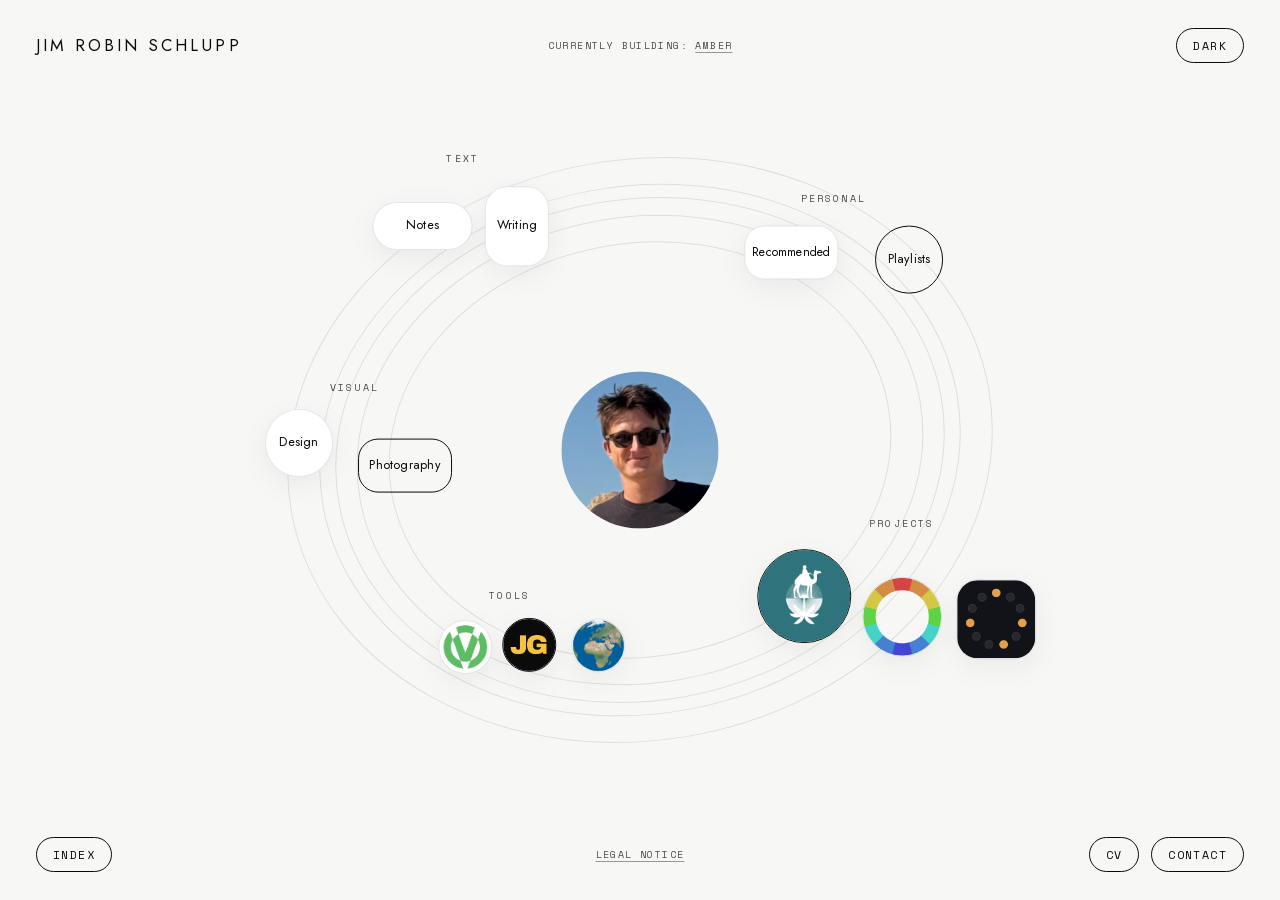
==== commit 9226cfad: "mirror build from 7451676 (2026-09-21)" ====
--- a/index.html
+++ b/index.html
@@ -128,7 +128,7 @@
       type="font/woff2"
       crossorigin
     />
-    <script type="module" crossorigin src="/assets/index-CgkZehYD.js"></script>
+    <script type="module" crossorigin src="/assets/index-Cvki9eDi.js"></script>
     <link rel="stylesheet" crossorigin href="/assets/index-F4BQugz7.css">
   </head>
   <body>
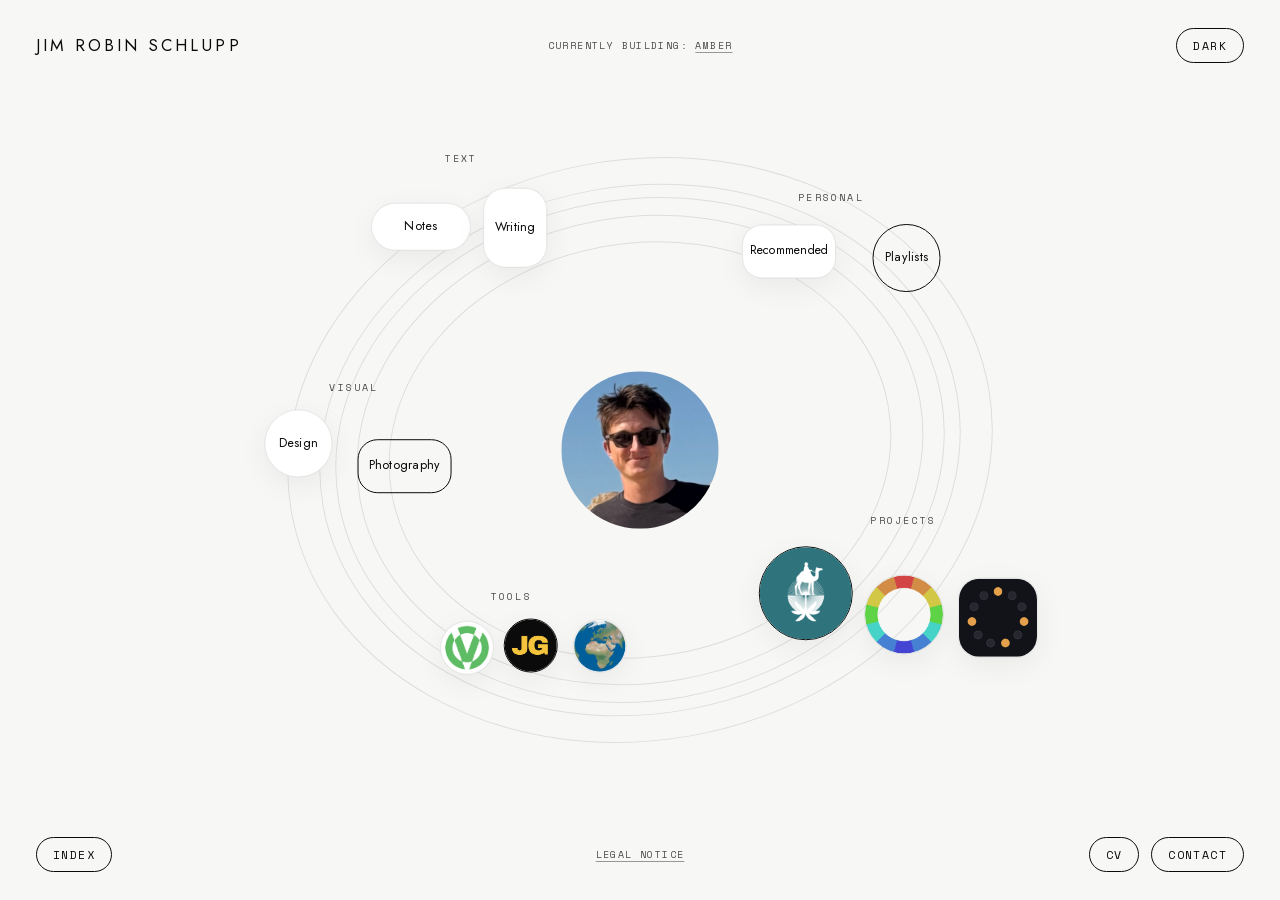
==== commit b60ac14b: "mirror build from c725be6 (2026-11-12)" ====
--- a/index.html
+++ b/index.html
@@ -2,61 +2,14 @@
 <html lang="en">
   <head>
     <meta charset="UTF-8" />
-    <!-- Favicon: a plain disc. The chrome orb has too much detail to survive a
-         16px tab, so the tab wears the simplest possible mark. Inline as a data
-         URI so no cached /favicon.png can win over it. The dark disc here is
-         the no-JS fallback; the script below repaints it to suit the tab bar.
+    <!-- Favicon: a plain black disc, always. The chrome orb has too much detail
+         to survive a 16px tab, so the tab wears the simplest possible mark.
+         Inline as a data URI so no cached /favicon.png can win over it.
+         It used to flip to a pale disc when the OS was in dark mode; Jim
+         preferred the black one everywhere (Nov 2026), even though it sits
+         quieter on a dark tab bar, so the flip script is gone.
          The home-screen icon stays the orb: at 180px the detail reads fine. -->
     <link rel="icon" type="image/svg+xml" href="data:image/svg+xml,%3Csvg%20xmlns='http://www.w3.org/2000/svg'%20viewBox='0%200%2032%2032'%3E%3Ccircle%20cx='16'%20cy='16'%20r='15'%20fill='%230a0a0a'/%3E%3C/svg%3E" />
-    <script>
-      /* Flip the disc dark-on-light / light-on-dark so it never vanishes into
-         the tab bar.
-
-         Two deliberate choices here. First, we swap the link's href rather than
-         putting a `prefers-color-scheme` media query inside the SVG: browsers
-         honour CSS *within* a favicon inconsistently, while "here is a
-         different icon now" is understood everywhere. Second, it keys off the
-         OS query and NOT the site's own light/dark toggle (data-theme). The
-         favicon lives in the browser's chrome, which follows the OS, so a
-         visitor reading the site in light mode on a dark-themed Mac still
-         needs the pale disc. The two are genuinely independent. */
-      (function () {
-        try {
-          var q = window.matchMedia("(prefers-color-scheme: dark)");
-          var current = null;
-          var paint = function () {
-            /* the site's own two background tones, used inverted (index.css) */
-            var fill = q.matches ? "%23f7f7f5" : "%230a0a0a";
-            if (fill === current) return;
-            current = fill;
-            var old = document.querySelector('link[rel="icon"]');
-            var next = document.createElement("link");
-            next.rel = "icon";
-            next.type = "image/svg+xml";
-            next.href =
-              "data:image/svg+xml,%3Csvg%20xmlns='http://www.w3.org/2000/svg'" +
-              "%20viewBox='0%200%2032%2032'%3E%3Ccircle%20cx='16'%20cy='16'" +
-              "%20r='15'%20fill='" + fill + "'/%3E%3C/svg%3E";
-            /* replacing the element, not just its href: some browsers ignore an
-               in-place href change and keep painting the old icon */
-            if (old) old.remove();
-            document.head.appendChild(next);
-          };
-          paint();
-          q.addEventListener("change", paint);
-          /* Belt and braces. A theme flip usually happens while this tab sits
-             in the background (macOS switches at sunset), and the change event
-             above is the one part of this that some browsers deliver late or
-             not at all. Re-checking on every visibility change and on a
-             back/forward restore costs nothing when the answer is unchanged
-             (see the `current` guard), and catches up the moment someone looks
-             at the tab. Deliberately not gated on document.hidden: repainting
-             on the way out is harmless, and one less thing to be wrong about. */
-          document.addEventListener("visibilitychange", paint);
-          window.addEventListener("pageshow", paint);
-        } catch (e) {}
-      })();
-    </script>
     <link rel="apple-touch-icon" sizes="180x180" href="/apple-touch-icon.png" />
     <!-- viewport-fit=cover lets the page extend into the iPhone's status-bar /
          Dynamic Island region (and behind the home indicator), like NYT or HN:
@@ -128,8 +81,8 @@
       type="font/woff2"
       crossorigin
     />
-    <script type="module" crossorigin src="/assets/index-Cvki9eDi.js"></script>
-    <link rel="stylesheet" crossorigin href="/assets/index-F4BQugz7.css">
+    <script type="module" crossorigin src="/assets/index-CXMNe6JG.js"></script>
+    <link rel="stylesheet" crossorigin href="/assets/index-B1479hAJ.css">
   </head>
   <body>
     <!-- data-nosnippet: Google may not quote the page body in search result
--- a/assets/index-B1479hAJ.css
+++ b/assets/index-B1479hAJ.css
@@ -0,0 +1 @@
+@font-face{font-family:Jost;font-style:normal;font-weight:100 900;font-display:swap;src:url(/fonts/Jost-VF-latin-ext.woff2)format("woff2");unicode-range:U+100-2BA,U+2BD-2C5,U+2C7-2CC,U+2CE-2D7,U+2DD-2FF,U+304,U+308,U+329,U+1D00-1DBF,U+1E00-1E9F,U+1EF2-1EFF,U+2020,U+20A0-20AB,U+20AD-20C0,U+2113,U+2C60-2C7F,U+A720-A7FF}@font-face{font-family:Jost;font-style:normal;font-weight:100 900;font-display:swap;src:url(/fonts/Jost-VF-latin.woff2)format("woff2");unicode-range:U+??,U+131,U+152-153,U+2BB-2BC,U+2C6,U+2DA,U+2DC,U+304,U+308,U+329,U+2000-206F,U+20AC,U+2122,U+2191,U+2193,U+2212,U+2215,U+FEFF,U+FFFD}@font-face{font-family:Space Mono;font-style:normal;font-weight:400;font-display:swap;src:url(/fonts/SpaceMono-400-latin-ext.woff2)format("woff2");unicode-range:U+100-2BA,U+2BD-2C5,U+2C7-2CC,U+2CE-2D7,U+2DD-2FF,U+304,U+308,U+329,U+1D00-1DBF,U+1E00-1E9F,U+1EF2-1EFF,U+2020,U+20A0-20AB,U+20AD-20C0,U+2113,U+2C60-2C7F,U+A720-A7FF}@font-face{font-family:Space Mono;font-style:normal;font-weight:400;font-display:swap;src:url(/fonts/SpaceMono-400-latin.woff2)format("woff2");unicode-range:U+??,U+131,U+152-153,U+2BB-2BC,U+2C6,U+2DA,U+2DC,U+304,U+308,U+329,U+2000-206F,U+20AC,U+2122,U+2191,U+2193,U+2212,U+2215,U+FEFF,U+FFFD}:root{--bg:#f7f7f5;--bg-elev:#fff;--ink:#0a0a0a;--ink-soft:#4a4a4a;--line:#1f1f1f;--line-faint:#0a0a0a1a;--font-display:"Jost", system-ui, sans-serif;--font-mono:"Space Mono", ui-monospace, monospace;--ease-organic:cubic-bezier(.4, 0, .2, 1);--safe-end:calc(100lvh - 100svh + env(safe-area-inset-bottom,0px));--lightningcss-light:initial;--lightningcss-dark: ;color-scheme:light}[data-theme=dark]{--bg:#0a0a0a;--bg-elev:#141414;--ink:#f2f2f0;--ink-soft:#9a9a9a;--line:#e8e8e8;--line-faint:#f2f2f01a;--lightningcss-light: ;--lightningcss-dark:initial;color-scheme:dark}*,:before,:after{box-sizing:border-box;margin:0;padding:0}html,body,#root{height:100%}body{background:var(--bg);color:var(--ink);font-family:var(--font-display);-webkit-font-smoothing:antialiased;transition:background .6s var(--ease-organic), color .6s var(--ease-organic);font-weight:300;overflow:hidden}button{color:inherit;cursor:pointer;background:0 0;border:none;font-family:inherit}.app-fault{text-align:center;background:var(--bg);color:var(--ink);flex-direction:column;justify-content:center;align-items:center;gap:24px;padding:24px;display:flex;position:fixed;inset:0}.app-fault__line{max-width:26ch;font-size:1.1rem;font-weight:300}@media (prefers-reduced-motion:reduce){*,:before,:after{transition-duration:.001ms!important;animation-duration:.001ms!important;animation-iteration-count:1!important}}.stage{place-items:center;display:grid;position:fixed;inset:0;overflow:hidden}.topbar{z-index:10;color:var(--ink);justify-content:space-between;align-items:center;padding:28px 36px;display:flex;position:fixed;top:0;left:0;right:0}.wordmark{--wm-track:.18em;font-family:var(--font-display);letter-spacing:0;text-transform:uppercase;white-space:nowrap;color:inherit;cursor:pointer;-webkit-tap-highlight-color:transparent;-webkit-user-select:none;user-select:none;-webkit-touch-callout:none;touch-action:manipulation;background:0 0;border:0;margin:0;padding:0;font-size:1.05rem;font-weight:400;line-height:1}.wordmark__cell{display:inline-block;position:relative}.wordmark__sizer{visibility:hidden;letter-spacing:var(--wm-track)}.wordmark__glyph{font-variation-settings:"wght" 400;transition:font-variation-settings .3s;position:absolute;top:0;left:0}@media (hover:hover){.wordmark:hover .wordmark__glyph{font-variation-settings:"wght" 600}}.wordmark:focus-visible .wordmark__glyph,.wordmark[data-held] .wordmark__glyph{font-variation-settings:"wght" 600}.wordmark[data-unlock] .wordmark__glyph{font-variation-settings:"wght" 800}.wordmark:focus-visible{outline-offset:6px;outline:1px solid}.wordmark:focus:not(:focus-visible){outline:none}.wordmark--ghost{visibility:hidden;pointer-events:none}.wordmark-anchor{z-index:62;transition:opacity .3s,color .3s;position:fixed;top:calc(45.5px - .525rem);left:36px}.wordmark-anchor--on-dark{color:#eceef4}.toggles{align-items:center;gap:12px;display:flex}.nowline{font-family:var(--font-mono);letter-spacing:.14em;text-transform:uppercase;color:var(--ink-soft);white-space:nowrap;font-size:.62rem;position:absolute;left:50%;transform:translate(-50%)}.nowline__link{font:inherit;letter-spacing:inherit;text-transform:inherit;color:inherit;text-decoration:underline;text-decoration-thickness:1px;-webkit-text-decoration-color:color-mix(in srgb, currentColor 55%, transparent);text-decoration-color:color-mix(in srgb, currentColor 55%, transparent);text-underline-offset:3px;transition:color .18s ease-out}.nowline__link:hover{color:var(--ink)}.pill-toggle{font-family:var(--font-mono);letter-spacing:.12em;text-transform:uppercase;will-change:opacity;border:1px solid;border-radius:999px;padding:8px 16px;font-size:.72rem;transition:opacity .18s ease-out}.pill-toggle:hover{opacity:.6}a.pill-toggle{color:inherit;text-decoration:none;display:inline-block}.bottombar{z-index:10;color:var(--ink);pointer-events:none;justify-content:space-between;align-items:center;padding:28px 36px;display:flex;position:fixed;bottom:0;left:0;right:0}.bottombar>*{pointer-events:auto}.footline{font-family:var(--font-mono);letter-spacing:.14em;text-transform:uppercase;color:var(--ink-soft);text-decoration:underline;text-decoration-thickness:1px;-webkit-text-decoration-color:color-mix(in srgb, currentColor 55%, transparent);text-decoration-color:color-mix(in srgb, currentColor 55%, transparent);text-underline-offset:3px;white-space:nowrap;font-size:.62rem;transition:color .18s ease-out;position:absolute;left:50%;transform:translate(-50%)}.footline:hover{color:var(--ink)}.system{width:0;height:0;position:relative}.rings{pointer-events:none;position:absolute;top:0;left:0;overflow:visible}.rings ellipse{fill:none;stroke:var(--line-faint);stroke-width:1px}.cluster__anchor{z-index:2;position:absolute;top:0;left:0}.cluster__zone{cursor:pointer;-webkit-tap-highlight-color:transparent;background:0 0;border:none;border-radius:999px;position:absolute;top:0;left:0}.cluster__name{white-space:nowrap;font-family:var(--font-mono);letter-spacing:.22em;text-transform:uppercase;color:var(--ink-soft);cursor:pointer;-webkit-tap-highlight-color:transparent;-webkit-user-select:none;user-select:none;-webkit-touch-callout:none;touch-action:manipulation;transition:color .4s var(--ease-organic), letter-spacing .4s var(--ease-organic);font-size:.62rem;position:absolute;top:0;left:0;transform:translate(-50%,-50%)}.cluster__name:focus{outline:none}.cluster__name:focus-visible{color:var(--ink);outline:none}.cluster__name:hover{color:var(--ink)}.cluster__name--focused{color:var(--ink);letter-spacing:.3em}.cluster__name--static{cursor:default;pointer-events:none}.deselect-catcher{z-index:1;position:fixed;inset:0}.back-hint{font-family:var(--font-mono);letter-spacing:.2em;text-transform:uppercase;color:var(--ink-soft);opacity:.7;pointer-events:none;z-index:40;font-size:.62rem;position:fixed;bottom:64px;left:50%;transform:translate(-50%)}.bubble{z-index:3;color:var(--ink);letter-spacing:.02em;text-align:center;transition:background .6s var(--ease-organic), border-color .3s, box-shadow .4s, color .6s var(--ease-organic);border:1px solid #0000;place-items:center;font-size:.7rem;font-weight:400;line-height:1.1;text-decoration:none;display:grid;position:absolute;top:0;left:0;box-shadow:0 8px 30px #0000000f}.bubble__label{padding:2px}.bubble--soft{background:var(--bg-elev);border-color:var(--line-faint)}@media (hover:hover){.bubble--soft:hover{border-color:var(--line);box-shadow:0 14px 44px #00000024}}.bubble--solid{background:var(--ink);color:var(--bg);border-color:var(--ink)}.bubble--outline{border-color:var(--ink);background:0 0;box-shadow:0 0 0 3px #0000}.bubble--media{background:var(--bg-elev)}.bubble__media{object-fit:cover;border-radius:inherit;width:100%;height:100%;display:block}.bubble__media--dark,.zoom__skin .bubble__media--dark,[data-theme=dark] .bubble__media--light,[data-theme=dark] .zoom__skin .bubble__media--light{display:none}[data-theme=dark] .bubble__media--dark,[data-theme=dark] .zoom__skin .bubble__media--dark{display:block}.bubble__dot{aspect-ratio:1;background:var(--ink);border-radius:50%;width:17%;display:block;position:absolute;top:50%;left:50%;transform:translate(-50%,-50%)}.bubble__ring{pointer-events:none;opacity:0;clip-path:inset(0 100% 0 0);transition:opacity .25s var(--ease-organic), clip-path .55s var(--ease-organic);z-index:4;position:absolute;top:50%;left:50%;overflow:visible;transform:translate(-50%,-50%)}@media (hover:hover){.bubble:hover .bubble__ring{opacity:1;clip-path:inset(0)}}.bubble--focused .bubble__ring{opacity:1;clip-path:inset(0)}@media (hover:none){.bubble__ring{opacity:1;clip-path:inset(0)}}.bubble.bubble--name-off .bubble__ring{opacity:0;clip-path:inset(0 100% 0 0);animation:none}.bubble.bubble--name-off .bubble__stack{opacity:0;clip-path:inset(0 0 100%)}.bubble--name-on .bubble__ring,.bubble--name-on .bubble__stack{opacity:1;clip-path:inset(0)}.bubble__ring text{fill:var(--ink);font-family:var(--font-mono);letter-spacing:.14em;text-transform:uppercase}.bubble--media[data-bubble-id=essay-time]{background:0 0}.bubble--locked .bubble__ring{opacity:1;clip-path:inset(0);animation:bubble-shake .5s var(--ease-organic) both;transition:none}@keyframes bubble-shake{0%,to{transform:translate(-50%,-50%)rotate(0)}20%{transform:translate(-53%,-50%)rotate(-3deg)}40%{transform:translate(-47%,-50%)rotate(3deg)}60%{transform:translate(-52%,-50%)rotate(-2deg)}80%{transform:translate(-48%,-50%)rotate(2deg)}}.essay-frame{background:#060609;border:0;width:100%;height:100%;display:block;position:absolute;inset:0}.trip-frame{background:var(--bg);border:0;width:100%;height:100%;display:block;position:absolute;inset:0}@media (width<=700px){.page-zoom:has(.trip-frame){height:100svh;min-height:0}}.page-zoom:has(.essay-frame) .page-zoom__planet{--planet-c:#060609}.page-zoom:has(.essay-frame) .zoom__close{--close-c:#060609;color:#9a9eaa}.page-zoom:has(.essay-frame) .zoom__close:hover{color:#eceef4}.page-zoom:has(.essay-frame) .zoom__topfade{--fade-c:#060609}.bubble__stack{white-space:nowrap;color:var(--ink);line-height:1.25;font-family:var(--font-mono);letter-spacing:.14em;text-transform:uppercase;pointer-events:none;opacity:0;clip-path:inset(0 0 100%);transition:opacity .25s var(--ease-organic), clip-path .55s var(--ease-organic);z-index:4;flex-direction:column;align-items:center;margin-top:7px;display:flex;position:absolute;top:100%;left:50%;transform:translate(-50%)}@media (hover:hover){.bubble:hover .bubble__stack{opacity:1;clip-path:inset(0)}}.bubble--focused .bubble__stack{opacity:1;clip-path:inset(0)}@media (hover:none){.bubble__stack{opacity:1;clip-path:inset(0)}}.center{pointer-events:none;perspective:700px;place-items:center;width:150px;height:150px;display:grid;position:absolute;top:0;left:0;transform:translate(-50%,-50%)}.center>*{grid-area:1/1}.center__disc{background:var(--ink);width:130px;height:130px;transition:background .6s var(--ease-organic);border-radius:50%}.center__face{font-family:var(--font-mono);letter-spacing:.08em;color:var(--bg);z-index:2;font-size:1.1rem}.center__hit{pointer-events:auto;cursor:pointer;z-index:3;-webkit-tap-highlight-color:transparent;background:0 0;border:none;border-radius:50%;width:100%;height:100%;padding:0}.center__photo{object-fit:cover;display:block}.center__photo--circle{border-radius:50%}.center__photo--square{border-radius:22%}.center__photo--sharp{border-radius:0}.center__photo--free{object-fit:contain;border-radius:0}.center__mono{background-color:var(--ink);transition:background-color .6s var(--ease-organic);display:block;-webkit-mask-position:50%;mask-position:50%;-webkit-mask-size:contain;mask-size:contain;-webkit-mask-repeat:no-repeat;mask-repeat:no-repeat}.zoom{z-index:50;position:fixed;inset:0}.zoom--editing{z-index:70}.zoom__planet{background:var(--bg);will-change:transform;border-radius:50%;position:fixed;top:50%;left:50%;overflow:hidden;box-shadow:0 40px 120px #00000047}.zoom__skin{border-radius:inherit;place-items:center;display:grid;position:absolute;inset:0;overflow:hidden}.zoom__skin img,.zoom__skin video{object-fit:cover;width:100%;height:100%}.zoom__content{place-items:center;padding:10vh 6vw;display:grid;position:fixed;inset:0;overflow-y:auto}.zoom__inner{width:min(820px,100%);min-width:0}.zoom__close{z-index:2;width:44px;height:44px;font-family:var(--font-mono);color:var(--ink);border:1px solid;place-items:center;padding:0 0 3px;font-size:1.35rem;line-height:1;transition:opacity .18s ease-out;display:grid;position:fixed;top:24px;right:22px}.zoom__close:hover{opacity:.6}.zoom__close{border-radius:999px}.zoom__close:before{content:"";z-index:-1;border-radius:inherit;background:color-mix(in srgb, var(--close-c,var(--bg)) 80%, transparent);-webkit-backdrop-filter:blur(9px);backdrop-filter:blur(9px);transition:opacity .2s ease-out;position:absolute;inset:0}@media (width>=701px){.zoom__close--bare:before{opacity:0}}.overlay__year{font-family:var(--font-mono);letter-spacing:.2em;color:var(--ink-soft);font-size:.7rem}.overlay__title{margin:10px 0 6px;font-size:clamp(2.2rem,6vw,4rem);font-weight:400;line-height:1.02}.overlay__tagline{color:var(--ink-soft);margin-bottom:32px;font-size:1.05rem}.overlay__media{aspect-ratio:16/9;border:1px dashed var(--line-faint);width:100%;font-family:var(--font-mono);letter-spacing:.2em;text-transform:uppercase;color:var(--ink-soft);border-radius:10px;place-items:center;margin:8px 0 32px;font-size:.7rem;display:grid}.overlay__blurb{max-width:62ch;color:var(--ink);margin-bottom:32px;font-size:1.05rem;line-height:1.7}.overlay__link{font-family:var(--font-mono);letter-spacing:.1em;text-transform:uppercase;color:var(--ink);border-bottom:1px solid var(--ink);will-change:opacity;padding-bottom:3px;font-size:.8rem;text-decoration:none;transition:opacity .18s ease-out;display:inline-block}.overlay__link:hover{opacity:.6}.overlay__media--filled{border:none;overflow:hidden}.overlay__media--filled img,.overlay__media--filled video{object-fit:cover;border-radius:10px;width:100%;height:100%}.overlay__blurb p{margin-bottom:1.1em}.zoom__inner--wall{width:min(1020px,100%)}.zoom__inner--feed{width:min(640px,100%)}.zoom__inner--showcase{width:min(900px,100%)}.zoom__inner--recs{width:min(880px,100%)}.zoom__inner--gallery{width:min(1020px,100%)}.zoom__inner--playlists{width:min(940px,100%)}.zoom__inner--mosaic{width:min(960px,100%)}.zoom__editbadge{z-index:2;font-family:var(--font-mono);letter-spacing:.18em;text-transform:uppercase;color:var(--ink-soft);font-size:.62rem;position:fixed;top:30px;left:22px}.iedit{z-index:75;background:var(--bg-elev);border:1px solid var(--line-faint);border-radius:999px;align-items:center;gap:14px;max-width:calc(100vw - 32px);padding:8px 10px 8px 18px;display:flex;position:fixed;bottom:22px;left:50%;transform:translate(-50%);box-shadow:0 12px 36px #0000002e}.iedit__label{font-family:var(--font-mono);letter-spacing:.1em;text-transform:uppercase;color:var(--ink-soft);white-space:nowrap;text-overflow:ellipsis;font-size:.66rem;overflow:hidden}.iedit__publish{flex:none}.iedit__done{font-family:var(--font-mono);letter-spacing:.1em;text-transform:uppercase;color:var(--ink-soft);cursor:pointer;background:0 0;border:none;flex:none;font-size:.66rem;transition:color .18s ease-out}.iedit__done:hover{color:var(--ink)}.einput{font:inherit;letter-spacing:inherit;color:inherit;border:none;border-bottom:1px dashed var(--line-faint);resize:none;background:0 0;border-radius:0;width:100%;padding:0;overflow:hidden}.einput:hover{border-bottom-color:var(--ink-soft)}.einput:focus{border-bottom-color:var(--ink);outline:none}.einput::placeholder{color:var(--ink-soft);opacity:.55}.ewrap{display:block}.einput--meta{font-family:var(--font-mono);color:var(--ink-soft);width:auto;min-width:200px;font-size:.75rem}.elabel{margin:22px 0;display:block}.elabel>span{font-family:var(--font-mono);letter-spacing:.18em;text-transform:uppercase;color:var(--ink-soft);margin-bottom:6px;font-size:.62rem;display:block}.erow{align-items:center;gap:14px;margin:10px 0 22px;display:flex}.eaction{font-family:var(--font-mono);letter-spacing:.12em;text-transform:uppercase;color:var(--ink-soft);border:1px dashed var(--line-faint);cursor:pointer;border-radius:999px;padding:6px 14px;font-size:.68rem;transition:color .18s ease-out,border-color .18s ease-out;display:inline-block}.eaction:hover{color:var(--ink);border-color:var(--ink-soft)}.eaction--danger:hover{color:#b03030;border-color:#b03030}.pw{grid-template-columns:repeat(auto-fill,minmax(270px,1fr));gap:20px;margin-top:6px;display:grid}.pw__card{text-align:left;background:var(--bg-elev);border:1px solid var(--line-faint);cursor:pointer;border-radius:4px;flex-direction:column;gap:12px;padding:22px;transition:border-color .18s ease-out;display:flex;position:relative}.pw__card:hover{border-color:var(--ink)}.pw__frame{aspect-ratio:1;border-radius:3px;width:100%;overflow:hidden}.pw__img{object-fit:cover;width:100%;height:100%;display:block}.crop{flex-direction:column;gap:8px;max-width:260px;display:flex}.crop__box{aspect-ratio:1;border:1px solid var(--line-faint);cursor:grab;touch-action:none;border-radius:3px;width:100%;overflow:hidden}.crop__box--drag{cursor:grabbing}.crop__box:focus-visible{outline:2px solid var(--ink);outline-offset:2px}.crop__img{object-fit:cover;-webkit-user-select:none;user-select:none;-webkit-user-drag:none;width:100%;height:100%;display:block}.crop__controls{align-items:center;gap:10px;display:flex}.crop__zoom{font-family:var(--font-mono);letter-spacing:.14em;text-transform:uppercase;color:var(--ink-soft);flex:1;align-items:center;gap:6px;font-size:.62rem;display:flex}.crop__zoom input{flex:1;min-width:0}.crop__hint{color:var(--ink-soft);margin:0;font-size:.72rem}.pw__date{font-family:var(--font-mono);letter-spacing:.18em;text-transform:uppercase;color:var(--ink-soft);font-size:.62rem}.pw__title{font-size:1.3rem;font-weight:400;line-height:1.15}.pw__excerpt{color:var(--ink-soft);font-size:.92rem;line-height:1.55}.pw__excerpt p{-webkit-line-clamp:3;-webkit-box-orient:vertical;display:-webkit-box;overflow:hidden}.pw__card:hover .pw__title{text-underline-offset:3px;text-decoration:underline;text-decoration-thickness:1px}.pw__add{border:1px dashed var(--line-faint);min-height:150px;font-family:var(--font-mono);letter-spacing:.1em;color:var(--ink-soft);border-radius:14px;place-items:center;font-size:.75rem;transition:color .18s ease-out,border-color .18s ease-out;display:grid}.pw__add:hover{color:var(--ink);border-color:var(--ink-soft)}.pw__del{font-family:var(--font-mono);color:var(--ink-soft);z-index:1;padding:4px;font-size:.8rem;position:absolute;top:10px;right:12px}.pw__del:hover{color:#b03030}.art__back{font-family:var(--font-mono);letter-spacing:.1em;color:var(--ink-soft);margin-bottom:30px;font-size:.72rem;transition:color .18s ease-out;display:inline-block}.art__back:hover{color:var(--ink)}.art{max-width:680px;margin:0 auto}.art__cover{margin:4px 0 26px}.art__frame{aspect-ratio:3/2;border-radius:12px;width:100%;overflow:hidden}.art__img{object-fit:cover;width:100%;height:100%;display:block}.art__credit{font-family:var(--font-mono);letter-spacing:.02em;color:var(--ink-soft);margin-top:10px;font-size:.74rem;line-height:1.5}.art__body{font-size:1.18rem;line-height:1.75}.art__body p{margin-bottom:1.2em}.art__kicker{font-family:var(--font-mono);letter-spacing:.18em;text-transform:uppercase;color:var(--ink-soft);margin:34px 0 14px;font-size:.72rem}.art__lead{color:var(--ink-soft);border-bottom:1px solid var(--line-faint);margin-bottom:1.6em;padding-bottom:1.4em;font-size:1.22rem;font-style:italic;line-height:1.7}.art__figure{margin:30px 0}.art__figimg{border-radius:8px;width:100%;display:block}.art__figcap{font-family:var(--font-mono);letter-spacing:.02em;color:var(--ink-soft);margin-top:8px;font-size:.74rem;line-height:1.5}.art__h2,.art__h3{letter-spacing:-.01em;font-weight:500;line-height:1.25}.art__h2{margin:1.9em 0 .5em;font-size:1.5rem}.art__h3{color:var(--ink-soft);margin:1.5em 0 .4em;font-size:1.12rem}.art__body>.art__h2:first-child,.art__body>.art__h3:first-child{margin-top:0}.art__tablewrap{margin:1.6em 0;overflow-x:auto}.art__table{border-collapse:collapse;width:100%;font-size:.92rem;line-height:1.45}.art__table th{text-align:left;color:var(--ink-soft);border-bottom:1px solid var(--line-faint);vertical-align:bottom;padding:0 12px 8px 0;font-weight:500}.art__table td{border-bottom:1px solid var(--line-faint);vertical-align:top;padding:5px 12px 5px 0}.art__table th:not(:first-child),.art__table td:not(:first-child){text-align:right;font-variant-numeric:tabular-nums}.art__table-break td{border-bottom:none;padding:9px 0 0}.art__ref{margin-left:1px;font-size:.7em;line-height:0}.art__ref a{color:var(--ink-soft);font-family:var(--font-mono);padding:0 1px;scroll-margin-top:40vh;transition:color .18s ease-out}.art__ref a:hover,.art__ref a:focus-visible{color:var(--ink)}.art__notes{border-top:1px solid var(--line-faint);color:var(--ink-soft);margin:48px 0 8px;padding:28px 0 0 1.4em;font-size:.92rem;line-height:1.55;list-style:decimal}.art__note{margin-bottom:.7em;padding-left:.2em;scroll-margin-top:38vh}.art__note::marker{font-family:var(--font-mono);color:var(--ink-soft);font-size:.85em}.art__note-back{color:var(--ink-soft);opacity:.65;margin-left:4px;text-decoration:none;transition:opacity .18s ease-out,color .18s ease-out}.art__note-back:hover{opacity:1;color:var(--ink)}.art__hint{color:var(--ink-soft);opacity:.8;margin-top:14px;font-size:.78rem;line-height:1.5}.art__hint code{font-family:var(--font-mono);font-size:.92em}.feed__addnote{margin:4px 0 14px}.feed__note{border-bottom:1px solid var(--line-faint);padding:24px 0}.feed__note:last-of-type{border-bottom:none}.feed__meta{justify-content:space-between;align-items:baseline;gap:12px;display:flex}.feed__time{font-family:var(--font-mono);letter-spacing:.18em;text-transform:uppercase;color:var(--ink-soft);font-size:.62rem}.feed__body{margin-top:10px;font-size:1.02rem;line-height:1.65}.feed__body p{margin-bottom:.9em}.feed__body p:last-child{margin-bottom:0}.recs__add{margin:4px 0 18px}.rec__filters{flex-wrap:wrap;gap:8px;margin:2px 0 18px;display:flex}.rec__chip{font-family:var(--font-mono);letter-spacing:.16em;text-transform:uppercase;color:var(--ink);border:1px solid var(--line);cursor:pointer;background:0 0;border-radius:999px;padding:4px 11px;font-size:.6rem;transition:border-color .16s ease-out,background .16s ease-out,color .16s ease-out}.rec__chip:hover{border-color:var(--ink-soft)}.rec__chip.is-on{background:var(--ink);color:var(--bg);border-color:var(--ink)}.recs__grid{grid-template-columns:repeat(auto-fill,minmax(300px,1fr));gap:20px;margin-top:6px;display:grid}.rec{text-align:left;background:var(--bg-elev);border:1px solid var(--line-faint);border-radius:4px;flex-direction:column;gap:12px;padding:22px;transition:border-color .18s ease-out;display:flex;position:relative}.rec:hover{border-color:var(--ink)}.rec__cover-wrap{width:100%;position:relative}.rec__cover{aspect-ratio:1;object-fit:cover;border-radius:3px;width:100%;display:block}.rec--video .rec__cover,.rec--ytplaylist .rec__cover,.rec--website .rec__cover{aspect-ratio:16/9}.rec--website .rec__cover{object-position:top}.rec--music .rec__cover,.rec--playlist .rec__cover,.rec--podcast .rec__cover,.rec--app .rec__cover{aspect-ratio:1}.rec--app .rec__cover-wrap{width:50%}.rec--app .rec__cover{border-radius:22%}.rec--book .rec__cover{aspect-ratio:2/3}.rec--photography .rec__cover,.rec--article .rec__cover,.rec--other .rec__cover{aspect-ratio:4/3}.rec__play{pointer-events:none;opacity:.9;justify-content:center;align-items:center;transition:opacity .18s ease-out,transform .18s ease-out;display:flex;position:absolute;inset:0}.rec:hover .rec__play{opacity:1;transform:scale(1.06)}.rec__plist{background:var(--bg);color:var(--ink);opacity:.9;pointer-events:none;border-radius:6px;justify-content:center;align-items:center;padding:4px 6px;display:flex;position:absolute;bottom:8px;right:8px}.rec__meta{justify-content:space-between;align-items:baseline;gap:10px;display:flex}.rec__date{font-family:var(--font-mono);letter-spacing:.12em;text-transform:uppercase;color:var(--ink-soft);font-size:.6rem}.rec__title{font-size:1.2rem;font-weight:400;line-height:1.2}.rec--text{padding:24px 22px 26px}.rec--text .rec__title{letter-spacing:-.01em;font-size:1.5rem;line-height:1.18}.rec__note{color:var(--ink-soft);font-size:.9rem;line-height:1.55}.rec--link{cursor:pointer}.rec__hit{z-index:2;border-radius:inherit;position:absolute;inset:0}.rec--link:hover .rec__title{text-underline-offset:3px;text-decoration:underline;text-decoration-thickness:1px}.rec__kindpick{font-family:var(--font-mono);letter-spacing:.14em;text-transform:uppercase;color:var(--ink);border:1px dashed var(--line-faint);cursor:pointer;background:0 0;border-radius:999px;padding:3px 8px;font-size:.6rem}.rec__kindpick:hover{border-color:var(--ink-soft)}.rec__edit{margin-top:auto}.rec__edit .elabel{margin:6px 0}.rec__editrow{align-items:center;gap:10px;display:flex}.rec__shoterr{color:var(--danger,#d66);margin:8px 0 0;font-size:.72rem;line-height:1.4}.playlists__add{margin:4px 0 18px}.playlists .overlay__head{margin-bottom:52px}.playlists .overlay__tagline{margin-bottom:0}.playlists__grid{grid-template-columns:repeat(2,minmax(0,1fr));align-items:start;gap:24px;margin-top:6px;display:grid}.pl{text-align:left;flex-direction:column;gap:12px;display:flex;position:relative}.pl--edit{background:var(--bg-elev);border:1px solid var(--line-faint);border-radius:4px;padding:22px;transition:border-color .18s ease-out}.pl--edit:hover{border-color:var(--ink)}.pl__stage{width:100%;position:relative}.pl__stage--list{height:420px}.pl__stage--video{aspect-ratio:16/9}.pl__frame{border:0;border-radius:12px;width:100%;height:100%;display:block;position:absolute;inset:0}.pl__poster{z-index:1;width:100%;height:100%;color:var(--ink);background:var(--bg);border:1px solid var(--line-faint);cursor:pointer;border-radius:12px;padding:0;transition:border-color .18s ease-out,opacity .4s ease-out;display:block;position:absolute;inset:0;overflow:hidden}.pl__poster:hover:not(:disabled){border-color:var(--ink)}.pl__poster:disabled{cursor:default;opacity:.55}.pl__poster.is-opening{cursor:default}.pl__poster.is-opening .pl__glyph{animation:1.3s ease-in-out infinite pl-waiting}@keyframes pl-waiting{0%,to{opacity:1}50%{opacity:.45}}.pl__poster.is-gone{opacity:0;pointer-events:none}@media (prefers-reduced-motion:reduce){.pl__poster{transition:border-color .18s ease-out}.pl__poster.is-opening .pl__glyph{opacity:.55;animation:none}}.pl__art{object-fit:cover;width:100%;height:100%;position:absolute;inset:0}.pl__sheen{opacity:0;background:linear-gradient(#0000001f 0%,#0006 58%,#000000bd 100%);transition:opacity .24s ease-out;position:absolute;inset:0}.pl__poster--art .pl__sheen{opacity:1}.pl__front{text-align:center;flex-direction:column;justify-content:center;align-items:center;gap:14px;padding:26px 26px 28px;display:flex;position:absolute;inset:0}.pl__front--art{text-align:left;color:#fff;justify-content:flex-end;align-items:flex-start}.pl__front--art .pl__glyph{position:absolute;top:50%;left:50%;transform:translate(-50%,-50%)}.pl__glyph{line-height:0;display:block}.pl__postertitle{letter-spacing:-.01em;text-wrap:balance;font-size:1.35rem;line-height:1.15}.pl__front--art .pl__postertitle{text-shadow:0 1px 14px #0000008c;font-size:1.5rem}.pl__poster:hover:not(:disabled) .pl__postertitle{text-underline-offset:3px;text-decoration:underline;text-decoration-thickness:1px}.pl__cta{font-family:var(--font-mono);letter-spacing:.18em;text-transform:uppercase;font-size:.6rem}.pl__cta--off{color:var(--ink-soft)}.pl__poster--art .pl__cta{opacity:.75;text-shadow:0 1px 10px #0009}.pl__meta{justify-content:space-between;align-items:center;gap:10px;display:flex}.pl__tag,.pl__date{font-family:var(--font-mono);letter-spacing:.16em;text-transform:uppercase;color:var(--ink-soft);font-size:.6rem}.pl__tag{color:var(--ink);border:1px solid var(--line-faint);border-radius:999px;padding:4px 11px}.pl__title{letter-spacing:-.01em;margin:0;font-size:1.5rem;line-height:1.18}.pl__note{color:var(--ink-soft);font-size:.9rem;line-height:1.55}.pl__edit{margin-top:6px}.pl__edit .elabel{margin:6px 0}.pl__editrow{flex-wrap:wrap;align-items:center;gap:10px;display:flex}.pl__warn{color:var(--ink-soft);margin:8px 0 0;font-size:.72rem;line-height:1.45}.pl__warn code{font-family:var(--font-mono);font-size:.9em}@media (width<=560px){.playlists__grid{grid-template-columns:1fr;gap:20px}.pl__stage--list{height:380px}}.gallery__add{margin:4px 0 22px}.gallery .overlay__head{margin-bottom:46px}.gallery .overlay__tagline{margin-bottom:0}.gal{border-top:1px solid var(--line-faint);padding:26px 0}.gal:first-of-type{border-top:none;padding-top:0}.gal__head{flex-wrap:wrap;justify-content:space-between;align-items:baseline;gap:16px;display:flex}.gal__title{font-size:1.4rem;font-weight:400;line-height:1.15}.gal__link{font-family:var(--font-mono);letter-spacing:.08em;color:var(--ink);border-bottom:1px solid var(--ink);flex:none;font-size:.72rem;transition:opacity .18s ease-out}.gal__link:hover{opacity:.6}.gal__caption{color:var(--ink-soft);max-width:62ch;margin:8px 0 18px;font-size:.98rem;line-height:1.6}.gal__grid{grid-template-columns:repeat(4,1fr);gap:10px;display:grid}@media (width<=720px){.gal__grid{grid-template-columns:repeat(3,1fr)}}@media (width<=480px){.gal__grid{grid-template-columns:repeat(2,1fr)}}.gal__fit{font-family:var(--font-mono);letter-spacing:.12em;text-transform:uppercase;flex-wrap:wrap;align-items:center;gap:8px;margin:0 0 18px;font-size:.6rem;display:flex}.gal__fit__label{color:var(--ink-soft)}.gal__fit__opt{font:inherit;letter-spacing:inherit;text-transform:inherit;color:var(--ink-soft);border:1px dashed var(--line-faint);cursor:pointer;background:0 0;border-radius:999px;padding:5px 12px;transition:color .18s ease-out,border-color .18s ease-out,background .18s ease-out}.gal__fit__opt:hover{color:var(--ink);border-color:var(--ink-soft)}.gal__fit__opt.is-on{color:var(--bg);background:var(--ink);border-color:var(--ink)}.gal__rows{flex-direction:column;gap:6px;display:flex}.gal__row{gap:6px;display:flex}.gal__item--m{aspect-ratio:auto;border-radius:0;flex:none}.gal__addphotos--m{aspect-ratio:auto;border-radius:0;flex:none;width:220px;height:200px}.gal__item{aspect-ratio:4/5;background:var(--bg-elev);position:relative;overflow:hidden}.gal__open{cursor:zoom-in;background:0 0;border:none;width:100%;height:100%;padding:0;display:block}.gal__item img{object-fit:cover;opacity:0;width:100%;height:100%;transition:opacity .55s ease-out, transform .6s var(--ease-organic);display:block;transform:scale(1.04)}.gal__item img.is-loaded{opacity:1;transform:none}.gal__open:hover img.is-loaded{transform:scale(1.04)}@media (prefers-reduced-motion:reduce){.gal__item img{transition:opacity .3s linear;transform:none}}.gal__multi{z-index:2;color:#fff;filter:drop-shadow(0 1px 2px #00000040)drop-shadow(0 2px 12px #00000052);pointer-events:none;place-items:center;display:grid;position:absolute;top:10px;right:10px}.gal__cars{flex-direction:column;gap:14px;display:flex}.gal__car{border:1px solid var(--line-faint);background:var(--bg-elev);border-radius:6px;padding:10px}.gal__car__strip{flex-wrap:wrap;align-items:center;gap:8px;display:flex}.gal__grip{width:22px;color:var(--ink-soft);cursor:grab;background:0 0;border:none;border-radius:3px;flex:none;align-self:stretch;padding:0;font-size:1rem;line-height:1;transition:color .15s ease-out,background .15s ease-out}.gal__grip:hover{color:var(--ink);background:color-mix(in srgb, var(--ink) 8%, transparent)}.gal__grip:active{cursor:grabbing}.gal__car__photo{cursor:grab;flex:none;width:92px;height:92px;position:relative}.gal__car__photo:active{cursor:grabbing}.gal__car__photo img{object-fit:cover;pointer-events:none;border-radius:3px;width:100%;height:100%;display:block}.gal__car__add{border:1px dashed var(--line-faint);text-align:center;width:92px;height:92px;font-family:var(--font-mono);letter-spacing:.06em;color:var(--ink-soft);cursor:pointer;border-radius:3px;flex:none;place-items:center;font-size:.62rem;transition:color .18s ease-out,border-color .18s ease-out;display:grid}.gal__car__add:hover{color:var(--ink);border-color:var(--ink-soft)}.gal__car__foot{align-items:center;gap:12px;margin-top:8px;display:flex}.gal__car__count{font-family:var(--font-mono);letter-spacing:.08em;text-transform:uppercase;color:var(--ink-soft);white-space:nowrap;font-size:.6rem}.gal__car__cap{flex:auto;min-width:80px}.gal__car__del,.gal__car__full{flex:none}.gal__car__full.is-on{color:var(--bg);background:var(--ink);border-color:var(--ink)}.gal__addcar{align-self:flex-start}.gal__addphotos{aspect-ratio:4/5;border:1px dashed var(--line-faint);text-align:center;font-family:var(--font-mono);letter-spacing:.08em;color:var(--ink-soft);cursor:pointer;place-items:center;font-size:.72rem;transition:color .18s ease-out,border-color .18s ease-out;display:grid}.gal__addphotos:hover{color:var(--ink);border-color:var(--ink-soft)}.gal__edit{margin-top:14px}html[data-photo=open]{--photo-shell:#161615;background:var(--photo-shell)}html[data-theme=dark][data-photo=open]{--photo-shell:#080808}.lb{z-index:90;justify-content:center;align-items:center;padding:clamp(16px,4vw,48px);display:flex;position:fixed;inset:0}.lb__backdrop{-webkit-backdrop-filter:blur(4px);backdrop-filter:blur(4px);background:#080808f0;position:absolute;inset:0}.lb__stage{z-index:1;flex-direction:column;align-items:center;gap:16px;max-width:100%;display:flex;position:relative}.lb__frame{touch-action:pan-y;justify-content:center;align-items:center;display:flex;position:relative}.lb__img{object-fit:contain;border-radius:4px;max-width:min(1100px,92vw);max-height:74vh;box-shadow:0 20px 60px #00000080}.lb__dots{z-index:2;-webkit-backdrop-filter:blur(2px);backdrop-filter:blur(2px);background:#0000006b;border-radius:999px;align-items:center;gap:7px;padding:7px 10px;display:flex;position:absolute;bottom:12px;left:50%;transform:translate(-50%)}.lb__dot{cursor:pointer;background:#ffffff73;border:none;border-radius:50%;width:7px;height:7px;padding:0;transition:background .18s ease-out,transform .18s ease-out}.lb__dot.is-on{background:#fff;transform:scale(1.25)}.lb__bar{color:#fff;text-align:center;justify-content:space-between;align-items:center;gap:16px;max-width:min(1100px,92vw);transition:width .22s ease-out;display:flex}.lb__label{text-align:center;flex:1;min-width:0}.lb__caption{opacity:.92;font-size:.9rem;line-height:1.4}.lb__count{font-family:var(--font-mono);letter-spacing:.14em;opacity:.7;white-space:nowrap;margin-left:12px;font-size:.72rem}.lb__close{z-index:3;font-family:var(--font-mono);color:#ffffffd1;cursor:pointer;background:0 0;border:none;padding:12px;font-size:1.75rem;line-height:1;transition:color .18s ease-out;position:fixed;top:20px;right:22px}.lb__close:hover{color:#fff}.zoom:has(.lb) .zoom__close{display:none}.lb__nav{z-index:2;color:#fff;cursor:pointer;opacity:.85;background:#00000059;border:1px solid #ffffff40;border-radius:50%;flex:none;place-items:center;width:40px;height:40px;padding-bottom:3px;font-size:1.4rem;line-height:1;transition:opacity .18s ease-out,background .18s ease-out;display:grid}.lb__nav:hover{opacity:1;background:#0009}.sc__screens{gap:20px;margin:4px 0 30px;padding:6px 2px 16px;display:flex;overflow-x:auto}.sc__phone{flex:none;width:180px;position:relative}.sc__phone>img{aspect-ratio:9/19.5;object-fit:cover;border:1px solid var(--line-faint);border-radius:24px;width:100%;box-shadow:0 14px 36px #0000001f}.sc__caption{text-align:center;font-family:var(--font-mono);letter-spacing:.14em;text-transform:uppercase;color:var(--ink-soft);margin-top:10px;font-size:.62rem}.sc__caption .einput{text-align:center}.sc__addscreen{aspect-ratio:9/19.5;border:1px dashed var(--line-faint);width:180px;font-family:var(--font-mono);letter-spacing:.1em;color:var(--ink-soft);cursor:pointer;border-radius:24px;flex:none;place-items:center;font-size:.7rem;transition:color .18s ease-out,border-color .18s ease-out;display:grid}.sc__addscreen:hover{color:var(--ink);border-color:var(--ink-soft)}.sc__cols{grid-template-columns:1fr 1fr;gap:40px;margin-bottom:28px;display:grid}@media (width<=640px){.sc__cols{grid-template-columns:1fr}}.sc__kicker{font-family:var(--font-mono);letter-spacing:.2em;text-transform:uppercase;color:var(--ink-soft);margin-bottom:12px;font-size:.65rem;font-weight:400}.sc__text{font-size:1rem;line-height:1.7}.sc__text p{margin-bottom:1em}.index{z-index:50;background:var(--bg);position:fixed;inset:0;overflow-y:auto}.index__inner{grid-template-columns:repeat(auto-fit,minmax(200px,1fr));gap:48px 64px;max-width:880px;margin:0 auto;padding:14vh 6vw 12vh;display:grid}.index__cluster{font-family:var(--font-mono);letter-spacing:.22em;text-transform:uppercase;color:var(--ink-soft);margin-bottom:18px;font-size:.62rem;font-weight:400}.index__list{list-style:none}.index__list li{margin-bottom:10px}.index__item{font-family:var(--font-display);color:var(--ink);text-align:left;will-change:opacity;align-items:baseline;gap:10px;font-size:1.25rem;font-weight:300;text-decoration:none;transition:opacity .18s ease-out;display:inline-flex}.index__item:hover{opacity:.55}.index__year{font-family:var(--font-mono);letter-spacing:.12em;color:var(--ink-soft);font-size:.62rem}@media (width<=640px){.index__inner{gap:36px;padding-top:12vh}}.contact{z-index:55}.contact__inner{flex-direction:column;justify-content:center;width:fit-content;min-height:100%;margin:0 auto;padding:10vh 6vw;display:flex}.contact__inner .index__cluster{margin-bottom:24px}.contact__inner .index__list li{margin-bottom:14px}.boot{z-index:79;background:var(--bg);position:fixed;inset:0}.gate{z-index:80;background:var(--bg);color:var(--ink);text-align:center;justify-content:center;align-items:center;padding:32px 24px;display:flex;position:fixed;inset:0}.gate__inner{flex-direction:column;align-items:center;gap:22px;max-width:32rem;display:flex}.gate__inner>*{animation:gate-rise .9s var(--ease-organic) both}.gate__inner>:nth-child(2){animation-delay:.12s}.gate__inner>:nth-child(3){animation-delay:.24s}@keyframes gate-rise{0%{opacity:0;transform:translateY(14px)}to{opacity:1;transform:translateY(0)}}.gate__mark{font-family:var(--font-mono);letter-spacing:.2em;text-transform:uppercase;color:var(--ink-soft);font-size:.62rem}.gate__title{letter-spacing:.02em;font-size:clamp(1.8rem,7vw,2.7rem);font-weight:300}.gate__enter{margin-top:6px;padding:10px 26px}@media (width<=700px){.topbar{padding:calc(9px + env(safe-area-inset-top,0px)) 18px 16px;flex-wrap:wrap}.wordmark{--wm-track:.14em;font-size:.92rem}.wordmark-anchor{top:calc(16px + env(safe-area-inset-top,0px));left:18px}.nowline{text-align:center;order:3;width:100%;margin-top:13px;font-size:.58rem;position:static;transform:none}.pill-toggle{padding:6px 12px;font-size:.62rem}.bottombar{justify-content:flex-start;gap:8px;padding:16px 18px 14px}.bottombar .toggles{gap:8px}.footline{text-align:right;order:3;margin-left:auto;font-size:.58rem;position:static;transform:none}.back-hint{bottom:78px}.cluster__name{font-size:.7rem}html:has(.zoom){height:auto;min-height:100%}html:has(.zoom) body{height:auto;min-height:100%}html:has(.zoom) #root{height:auto;min-height:100%}html:has(.zoom) body{overflow:visible}.zoom{position:relative;inset:auto}.zoom:has(~.zoom){position:absolute;top:0;left:0;right:0}.zoom__content{height:auto;min-height:100svh;padding:76px 6vw;padding-bottom:max(64px, var(--safe-end,0px));isolation:isolate;flex-direction:column;justify-content:center;display:flex;position:static;overflow:visible;transform:none!important}.zoom__inner{margin-inline:auto}.zoom__close{top:calc(10px + env(safe-area-inset-top,0px));right:10px}html:has(.page-zoom) .wordmark-anchor{top:calc(24px + env(safe-area-inset-top,0px))}.lb__close{top:calc(10px + env(safe-area-inset-top,0px));-webkit-backdrop-filter:blur(9px);backdrop-filter:blur(9px);background:#00000059;border:1px solid #ffffff40;border-radius:999px;place-items:center;width:44px;height:44px;padding:0 0 3px;font-size:1.35rem;display:grid;right:10px}}.pwmodal{z-index:85;justify-content:center;align-items:center;padding:24px;display:flex;position:fixed;inset:0}.pwmodal__backdrop{background:color-mix(in srgb, var(--bg) 70%, transparent);-webkit-backdrop-filter:blur(7px);position:absolute;inset:0}.pwmodal__card{background:var(--bg);width:min(360px,100%);color:var(--ink);border:1px solid var(--line-faint);text-align:center;border-radius:18px;flex-direction:column;align-items:center;gap:16px;padding:32px 30px 26px;display:flex;position:relative;box-shadow:0 26px 70px #0000004d}.pwmodal__card>*{animation:gate-rise .55s var(--ease-organic) both}.pwmodal__card>:nth-child(2){animation-delay:50ms}.pwmodal__card>:nth-child(3){animation-delay:.1s}.pwmodal__card>:nth-child(4){animation-delay:.15s}.pwmodal__card>:nth-child(5){animation-delay:.2s}.pwmodal__title{letter-spacing:.01em;margin:2px 0;font-size:1.5rem;font-weight:300}.pwmodal__input{width:100%;font-family:var(--font-mono);letter-spacing:.3em;text-align:center;color:var(--ink);border:none;border-bottom:1px solid var(--line);background:0 0;border-radius:0;outline:none;padding:9px 4px;font-size:1rem;transition:border-color .18s ease-out}.pwmodal__input::placeholder{color:var(--ink-soft);opacity:.45;letter-spacing:.3em}.pwmodal__input:hover{border-bottom-color:var(--ink-soft)}.pwmodal__input:focus{border-bottom-color:var(--ink)}.pwmodal__error{min-height:1em;font-family:var(--font-mono);letter-spacing:.04em;color:#b03030;opacity:0;font-size:.66rem;transition:opacity .18s ease-out}.pwmodal__error.is-shown{opacity:1}.pwmodal__actions{justify-content:center;align-items:center;gap:18px;margin-top:2px;display:flex}.pwmodal__cancel{font-family:var(--font-mono);letter-spacing:.12em;text-transform:uppercase;color:var(--ink-soft);cursor:pointer;background:0 0;border:none;font-size:.68rem;transition:color .18s ease-out}.pwmodal__cancel:hover{color:var(--ink)}.pwmodal__go{cursor:pointer;padding:10px 24px}.pwmodal__go:disabled{opacity:.4;cursor:default}@media (prefers-reduced-motion:reduce){.pwmodal__card>*{animation:none}}.page-zoom{z-index:60;position:fixed;inset:0}.page-zoom__planet{--planet-c:var(--bg);will-change:transform;border-radius:50%;position:fixed;top:50%;left:50%;box-shadow:0 40px 120px #00000047}.page-zoom__planet:before{content:"";border-radius:inherit;background:var(--planet-c);position:absolute;inset:0}.page-zoom__planet--paper{--planet-c:#e8e8e6}[data-theme=dark] .page-zoom__planet--paper{--planet-c:#161616}.page-zoom:has(.page-zoom__planet--paper) .zoom__close{--close-c:#e8e8e6}[data-theme=dark] .page-zoom:has(.page-zoom__planet--paper) .zoom__close{--close-c:#161616}.zoom__topfade{display:none}@media (width<=700px){.page{isolation:isolate}.zoom__topfade{--sat:env(safe-area-inset-top,0px);height:calc(88px + var(--sat));margin-bottom:calc(-88px - var(--sat));z-index:50;pointer-events:none;--fade-c:var(--bg);display:block;position:sticky;top:0}.zoom__topfade:before{content:"";background:linear-gradient(to bottom, var(--fade-c) 0px, var(--fade-c) var(--sat), color-mix(in srgb, var(--fade-c) 72%, transparent) calc(var(--sat) + 40px), transparent 100%);-webkit-mask-image:linear-gradient(to bottom, #000 calc(var(--sat) + 46px), transparent 100%);-webkit-mask-image:linear-gradient(to bottom, #000 calc(var(--sat) + 46px), transparent 100%);mask-image:linear-gradient(to bottom, #000 calc(var(--sat) + 46px), transparent 100%);position:absolute;inset:0}.zoom:has(.lb) .zoom__topfade{display:none}}.page-zoom:has(.page-zoom__planet--paper) .zoom__topfade{--fade-c:#e8e8e6}[data-theme=dark] .page-zoom:has(.page-zoom__planet--paper) .zoom__topfade{--fade-c:#161616}.page{color:var(--ink);position:fixed;inset:0;overflow-y:auto}@media (width<=700px){html:has(.page-zoom){height:auto;min-height:100%}html:has(.page-zoom) body{height:auto;min-height:100%}html:has(.page-zoom) #root{height:auto;min-height:100%}html:has(.page-zoom) body{overflow:visible}.page-zoom{position:relative;inset:auto}.page-zoom:has(~.page-zoom){position:absolute;top:0;left:0;right:0}.wordmark-anchor,.oa-toggles,.cs-toggles,.page__chrome{transition:opacity .3s ease-out,transform .32s cubic-bezier(.2,.6,.2,1)}.chrome-hidden .wordmark-anchor,.chrome-hidden .oa-toggles,.chrome-hidden .cs-toggles,.chrome-hidden .page__chrome{opacity:0;pointer-events:none;transform:translateY(-16px)}.chrome-gone .wordmark-anchor,.chrome-gone .oa-toggles,.chrome-gone .cs-toggles,.chrome-gone .page__chrome,.chrome-gone .zoom__topfade{display:none}.chrome-ghost{z-index:60;pointer-events:none;height:120px;animation:.32s forwards chrome-ghost-away;position:absolute;left:0;right:0}.chrome-ghost .wordmark-anchor,.chrome-ghost .oa-toggles,.chrome-ghost .cs-toggles,.chrome-ghost .page__chrome{opacity:1!important;-webkit-backdrop-filter:none!important;backdrop-filter:none!important;transition:none!important;display:flex!important;position:absolute!important;transform:none!important}@keyframes chrome-ghost-away{0%{opacity:1;transform:translateY(0)}to{opacity:0;transform:translateY(-14px)}}@starting-style{.wordmark-anchor,.oa-toggles,.cs-toggles,.page__chrome{opacity:0;transform:translateY(-10px)}}.chrome-gone .page-zoom__planet,.chrome-gone .zoom__planet{display:none}.chrome-gone:has(.page-zoom){background:var(--bg)}.chrome-gone:has(.page-zoom) body{background:var(--bg)}.chrome-gone:has(.zoom){background:var(--bg)}.chrome-gone:has(.zoom) body{background:var(--bg)}.chrome-gone:has(.page-zoom__planet--paper){background:#e8e8e6}.chrome-gone:has(.page-zoom__planet--paper) body{background:#e8e8e6}.chrome-gone[data-theme=dark]:has(.page-zoom__planet--paper){background:#161616}.chrome-gone[data-theme=dark]:has(.page-zoom__planet--paper) body{background:#161616}.chrome-gone .page-zoom,.chrome-gone .zoom{background:var(--bg)}.chrome-gone .page-zoom:has(.page-zoom__planet--paper){background:#e8e8e6}.chrome-gone[data-theme=dark] .page-zoom:has(.page-zoom__planet--paper){background:#161616}.chrome-gone .page-zoom:has(.essay-frame){background:#060609}.chrome-gone:has(.essay-frame){background:#060609}.chrome-gone:has(.essay-frame) body{background:#060609}.zoom__topfade:before{transition:opacity .18s}.chrome-hidden .zoom__topfade:before{opacity:0}:is(.chrome-gone:has(.page-zoom) .stage,.chrome-gone:has(.zoom) .stage){visibility:hidden}.page{height:auto;position:static;overflow:visible;transform:none!important}}.page__chrome{z-index:3;justify-content:flex-end;align-items:center;gap:12px;padding:28px 88px 28px 36px;display:flex;position:sticky;top:0}@media (width<=700px){.page__chrome{top:calc(18px + env(safe-area-inset-top,0px));z-index:61;padding:0;position:fixed;right:58px}.page__chrome .pill-toggle{-webkit-backdrop-filter:blur(9px);backdrop-filter:blur(9px);background:#e8e8e6cc}[data-theme=dark] .page__chrome .pill-toggle{background:#161616cc}.paper{margin-top:56px}}.page__body{max-width:640px;padding:80px 24px 96px;padding-bottom:max(96px, var(--safe-end,0px));margin:0 auto;line-height:1.7}.page__body h1{margin:48px 0 8px;font-size:1.7rem;font-weight:400}.page__body h1:first-child{margin-top:8px}.page__body--twocol{grid-template-columns:1fr 1fr;align-items:start;gap:48px;max-width:1040px;display:grid}.page__col h1:first-child{margin-top:8px}@media (width<=720px){.page__body--twocol{grid-template-columns:1fr;gap:0}}.page__body h2{margin:28px 0 6px;font-size:.95rem;font-weight:500}.page__body p{color:var(--ink-soft);margin-bottom:8px}.page__body a{color:var(--ink)}.paper{color:#0a0a0a;background:#fff;max-width:720px;margin:12px auto 48px;padding:64px 72px;box-shadow:0 20px 60px #0000001a}.paper__head{border-bottom:1px solid #0a0a0a26;margin-bottom:40px;padding-bottom:24px}.paper__name{letter-spacing:.04em;font-size:1.8rem;font-weight:400}.paper__contact{margin-top:12px;font-size:.88rem}.paper__contact a{color:#0a0a0a}.paper__dot{color:#9a9a9a}.paper__section{margin-bottom:36px}.paper__heading{font-family:var(--font-mono);letter-spacing:.22em;text-transform:uppercase;color:#4a4a4a;margin-bottom:16px;font-size:.7rem}.paper__entry{grid-template-columns:130px 1fr;gap:16px;margin-bottom:18px;display:grid}.paper__period{font-family:var(--font-mono);color:#4a4a4a;padding-top:3px;font-size:.72rem}.paper__entry>div{grid-column:2}.paper__role{font-size:1rem;font-weight:500}.paper__place{color:#6a6a6a;margin-top:2px;font-size:.82rem}.paper__detail{color:#4a4a4a;margin-top:4px;font-size:.92rem;line-height:1.6}.paper__bullets{margin:6px 0 0;padding-left:18px;list-style:none}.paper__bullets li{color:#4a4a4a;margin-bottom:4px;font-size:.92rem;line-height:1.6;position:relative}.paper__bullets li:before{content:"›";color:#9a9a9a;position:absolute;left:-16px}.page__footer{text-align:center;padding:0 24px 48px;padding-bottom:max(48px, var(--safe-end,0px))}.page__footer a{font-family:var(--font-mono);letter-spacing:.16em;text-transform:uppercase;color:var(--ink-soft);font-size:.65rem}.ei{position:relative}.ei--tile .ei__img{object-fit:cover;border-radius:inherit;z-index:1;width:100%;height:100%;display:block;position:absolute;inset:0}.ei--bare{display:block}.ei--bare .ei__pic{width:100%;height:auto;display:block}.ei--on{cursor:pointer}.ei--tile.ei--on:after{content:"";border-radius:inherit;pointer-events:none;z-index:2;border:1px dashed #8c8c8cb3;position:absolute;inset:0}.ei__overlay{z-index:2;border-radius:inherit;cursor:pointer;opacity:0;justify-content:center;align-items:center;transition:opacity .18s;display:flex;position:absolute;inset:0}.ei--tile .ei__overlay{background:#0f0f0e7a}.ei--bare .ei__overlay{align-items:flex-end;padding-bottom:14px}.ei--on:hover .ei__overlay,.ei__overlay:focus-within{opacity:1}.ei__chip{font-family:var(--font-mono,monospace);letter-spacing:.08em;text-transform:uppercase;color:#fff;white-space:nowrap;background:#0000008c;border:1px solid #ffffffb3;border-radius:999px;padding:8px 14px;font-size:11px}.ei__clear{z-index:3;color:#fff;cursor:pointer;opacity:0;background:#0f0f0eb8;border:none;border-radius:50%;width:26px;height:26px;font-size:12px;line-height:1;transition:opacity .18s,background .18s;position:absolute;top:8px;right:8px}.ei--on:hover .ei__clear,.ei--on:focus-within .ei__clear{opacity:1}.ei__clear:hover{background:#0f0f0eeb}@media print{body{overflow:visible!important}.page-zoom{position:static}.page{background:#fff;position:static;overflow:visible;opacity:1!important;transform:none!important}.page-zoom__planet,.page__chrome,.page__footer,.zoom__close,.wordmark-anchor,.stage{display:none}.paper{max-width:none;box-shadow:none;margin:0;padding:0}}@media (width<=640px){.paper{margin:56px 16px 32px;padding:36px 28px}.paper__entry{grid-template-columns:1fr;gap:2px}.paper__entry>div{grid-column:1}}
